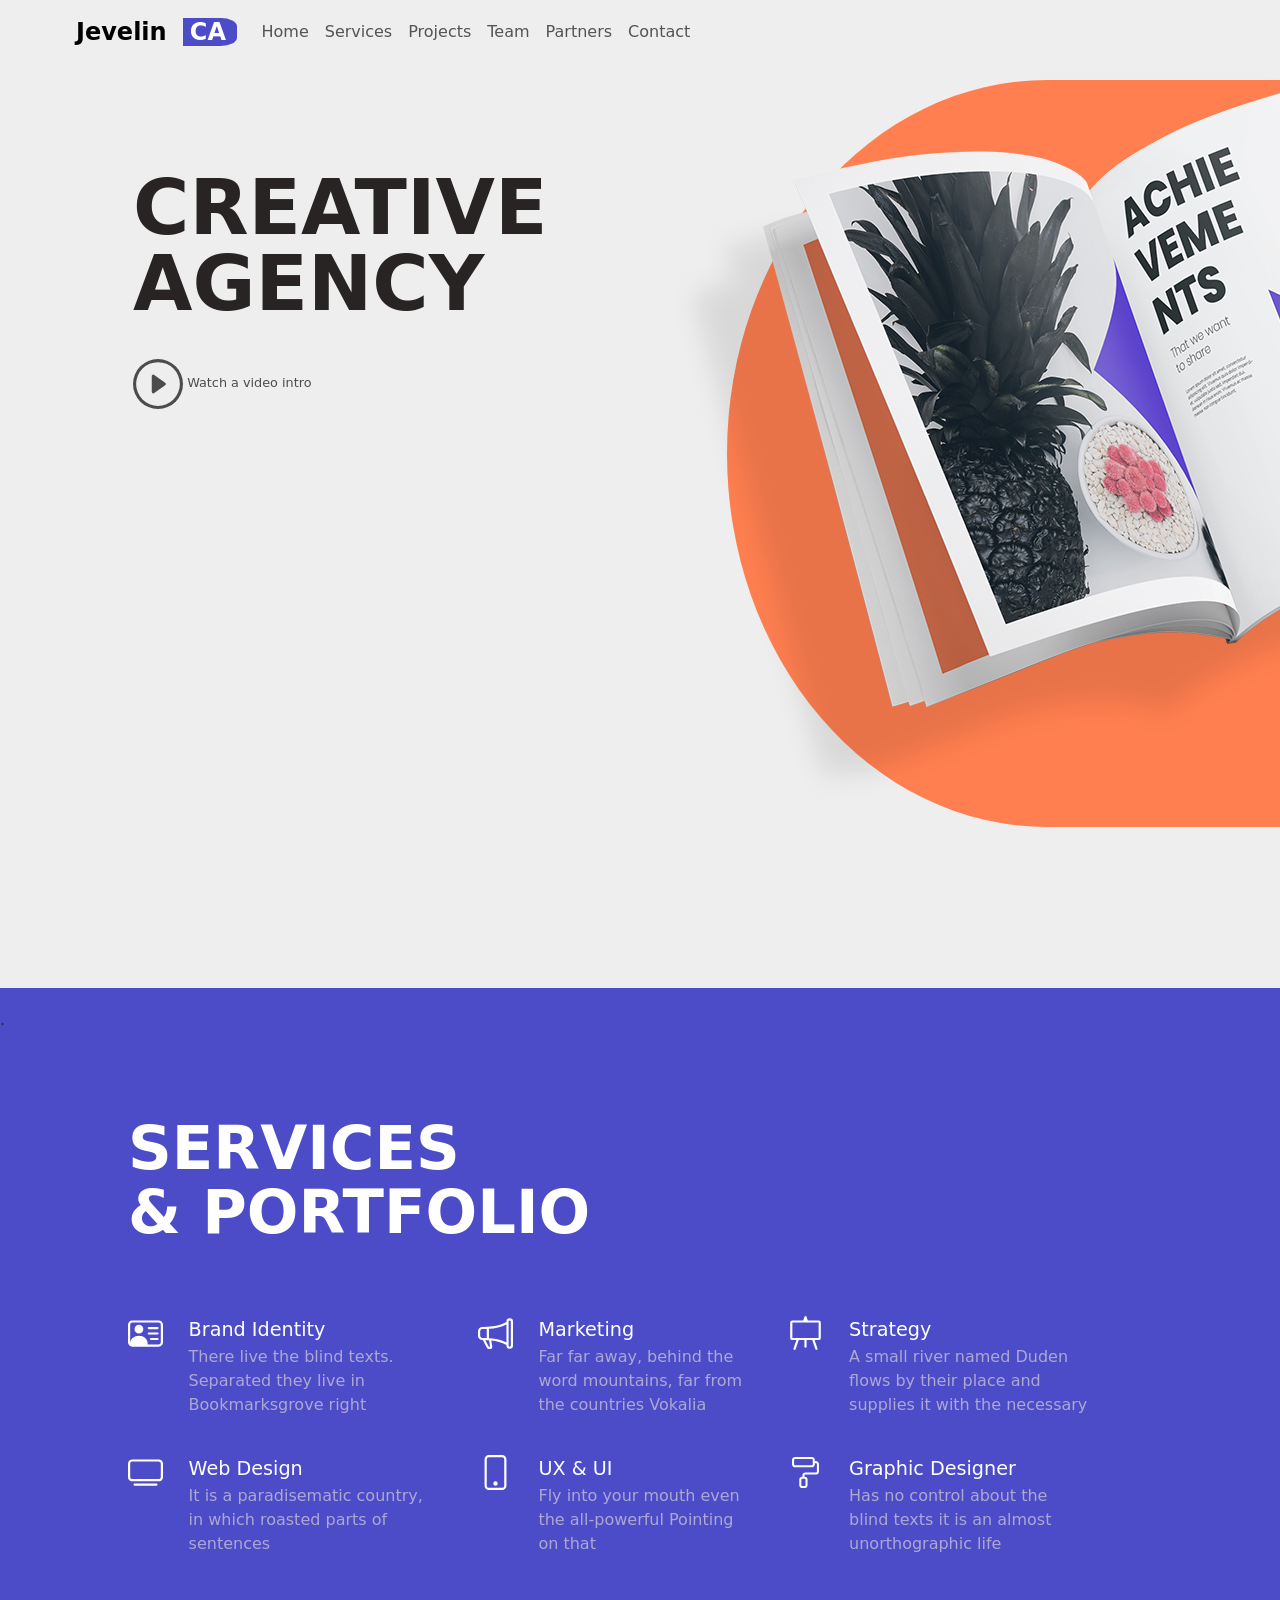
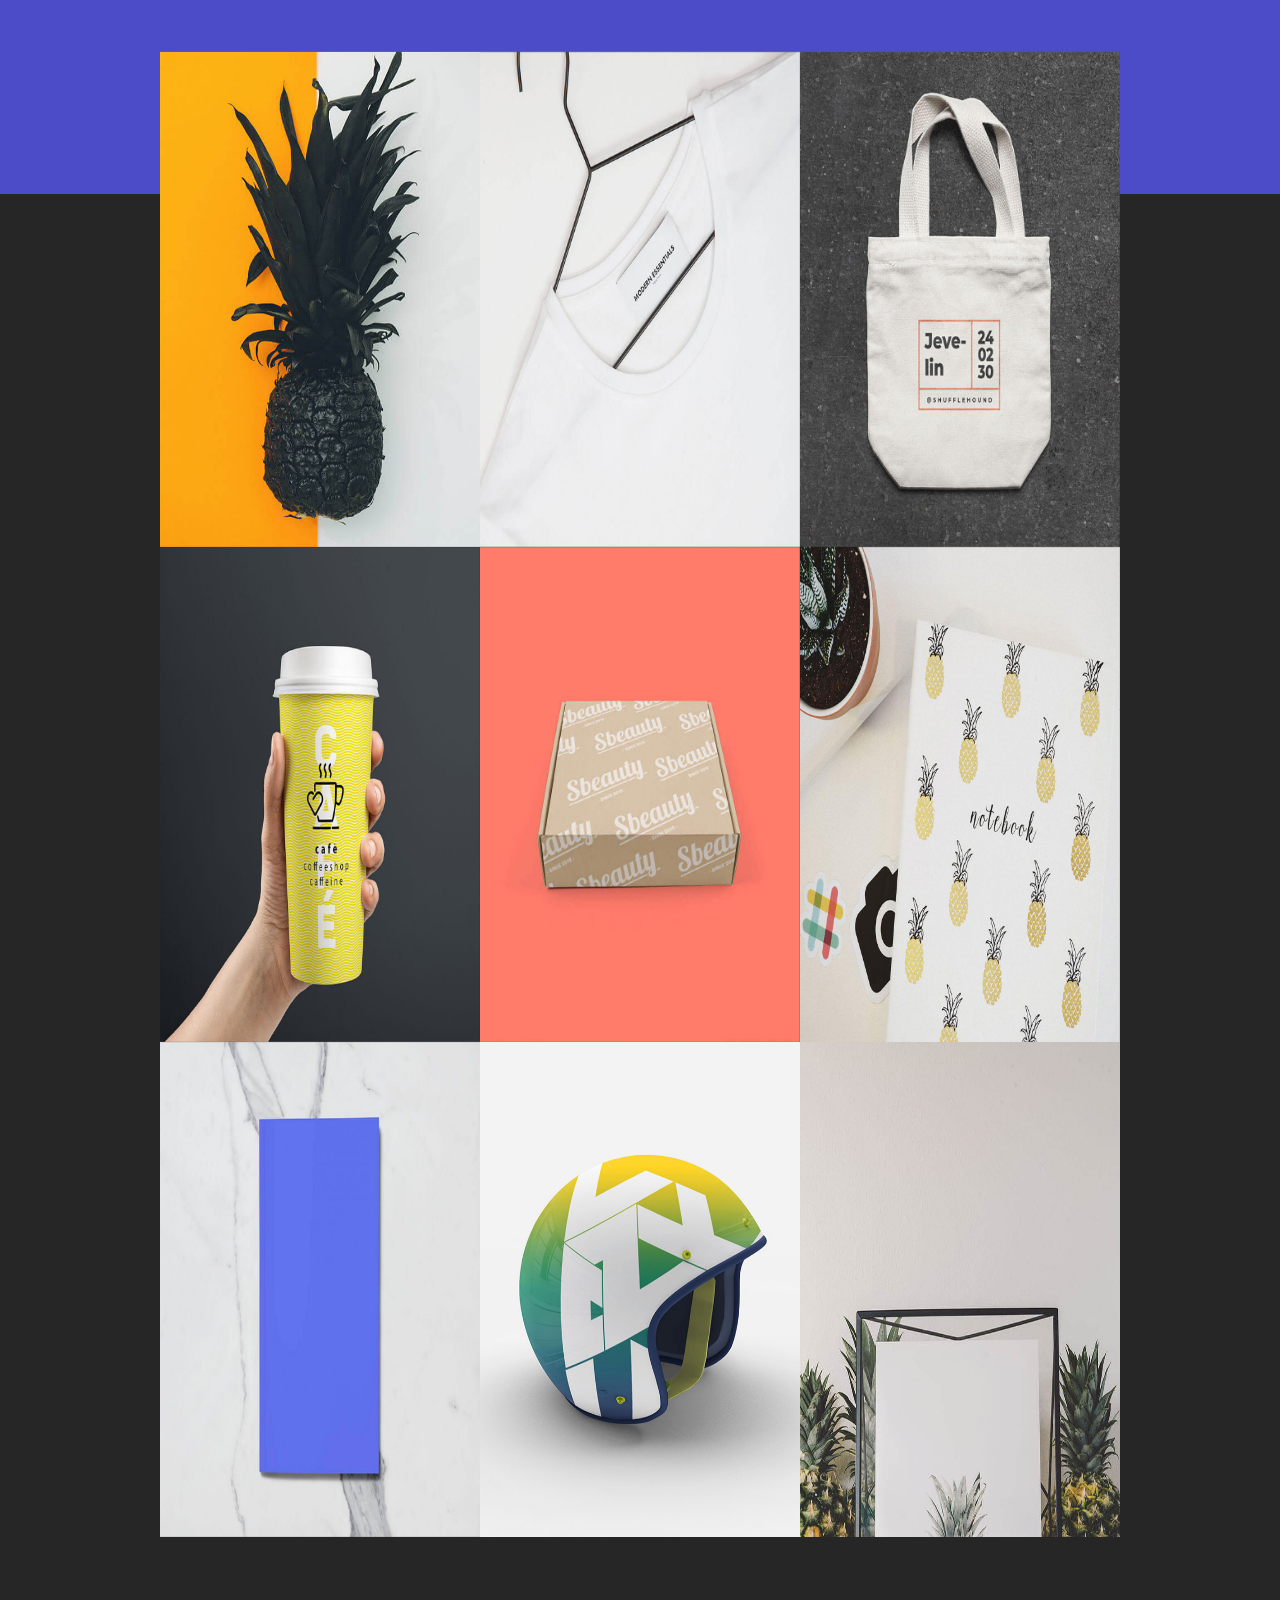
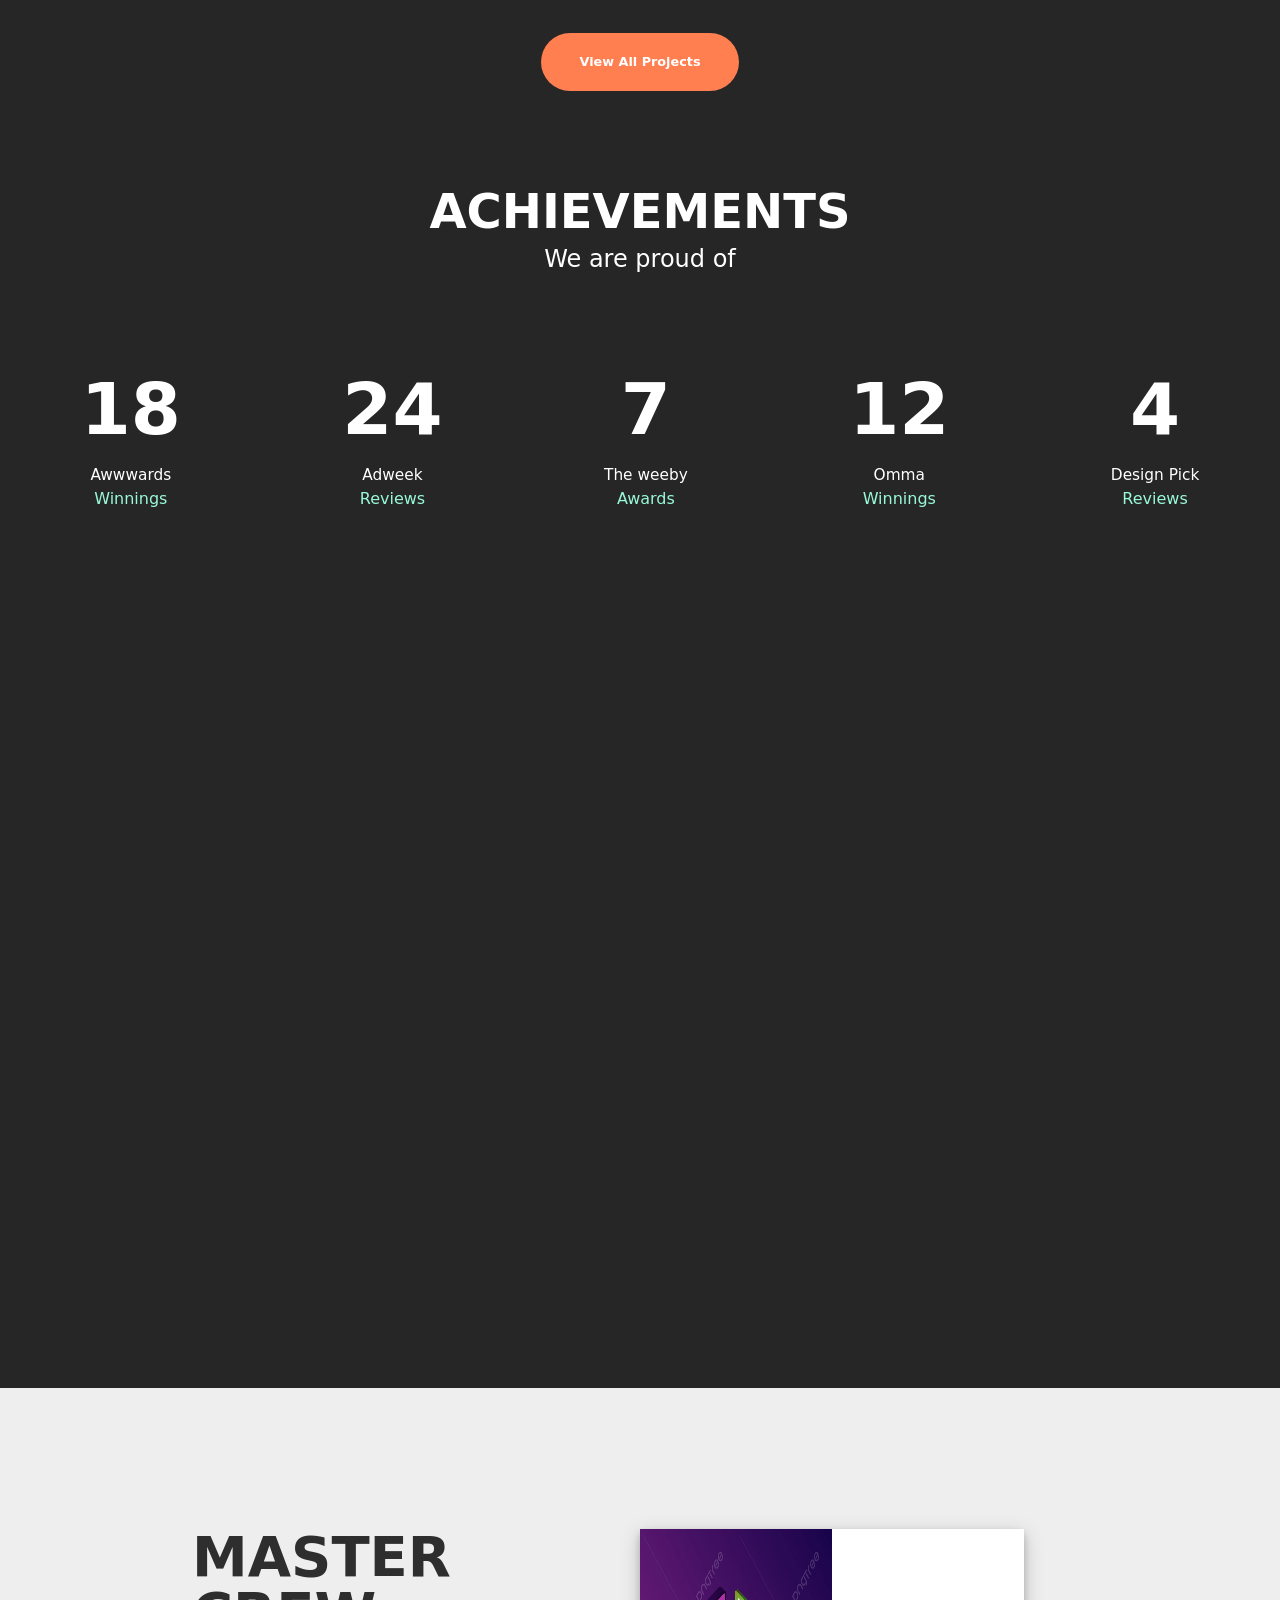
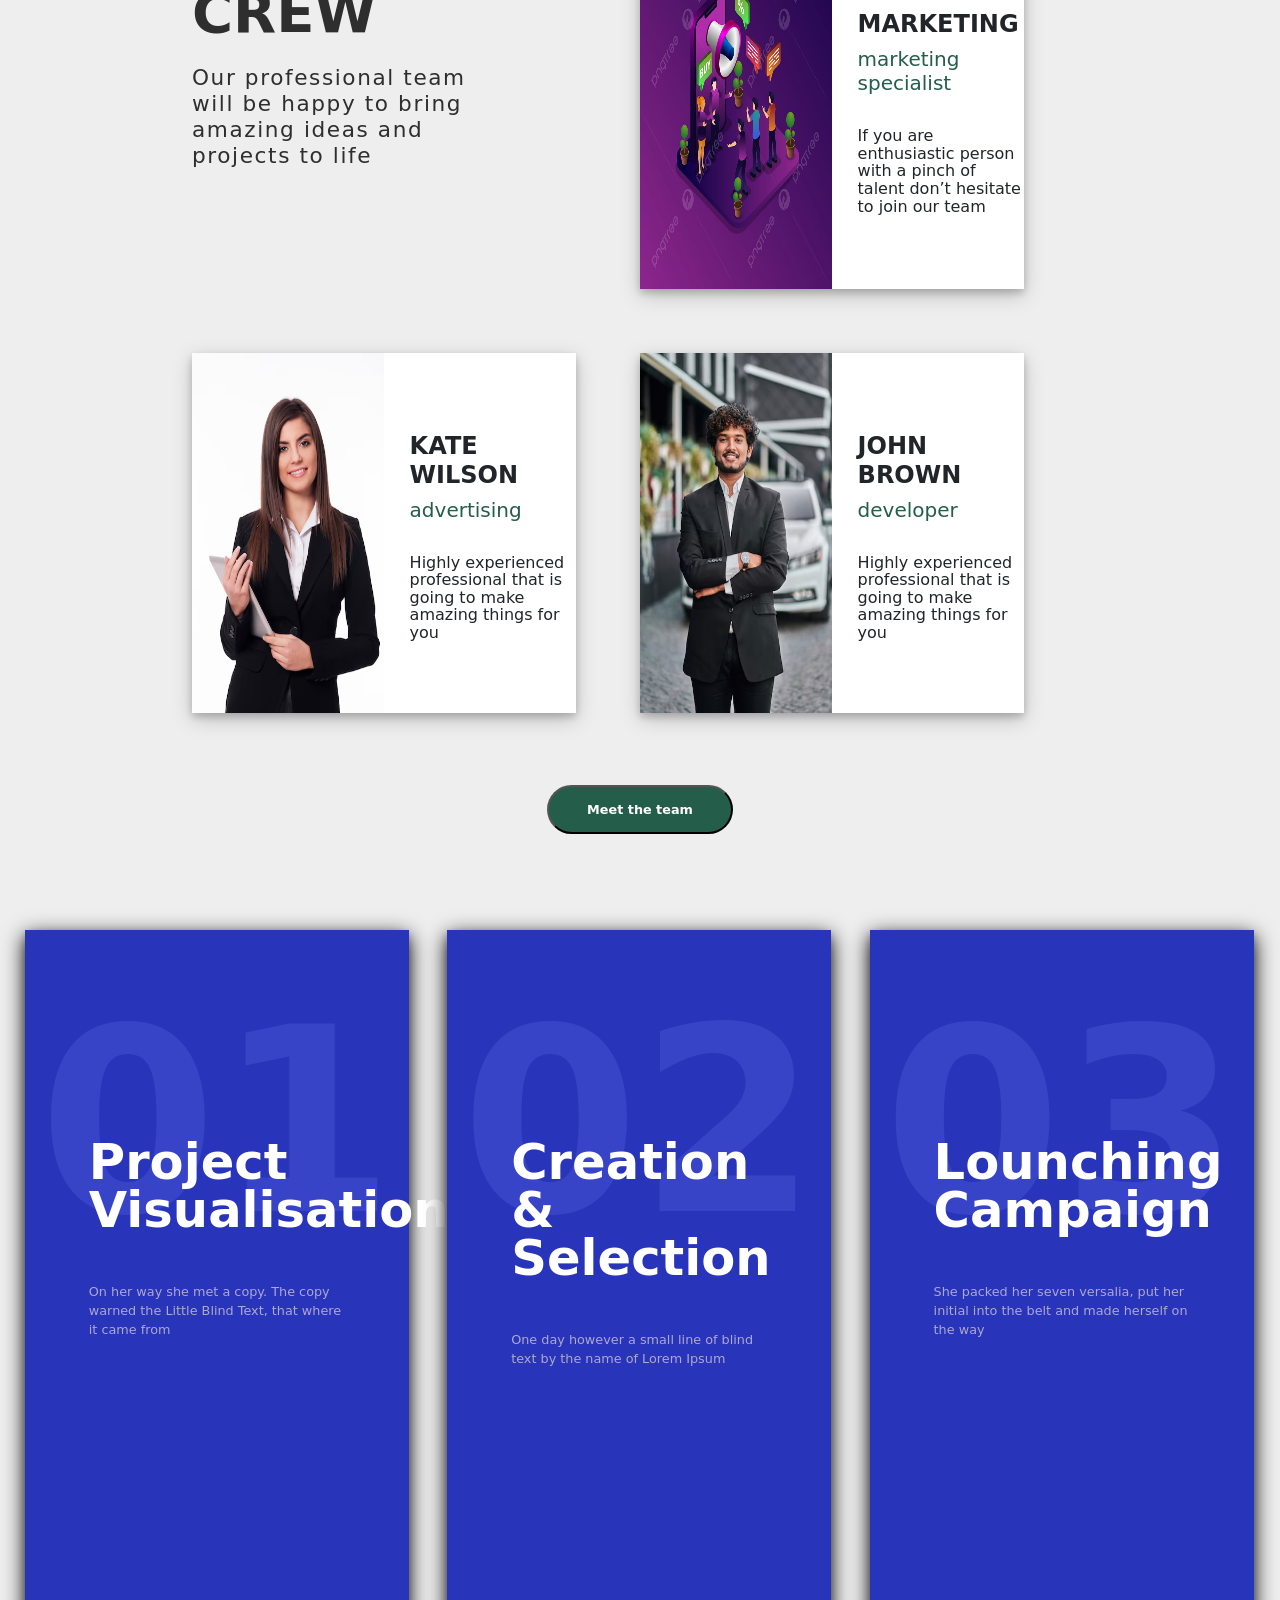
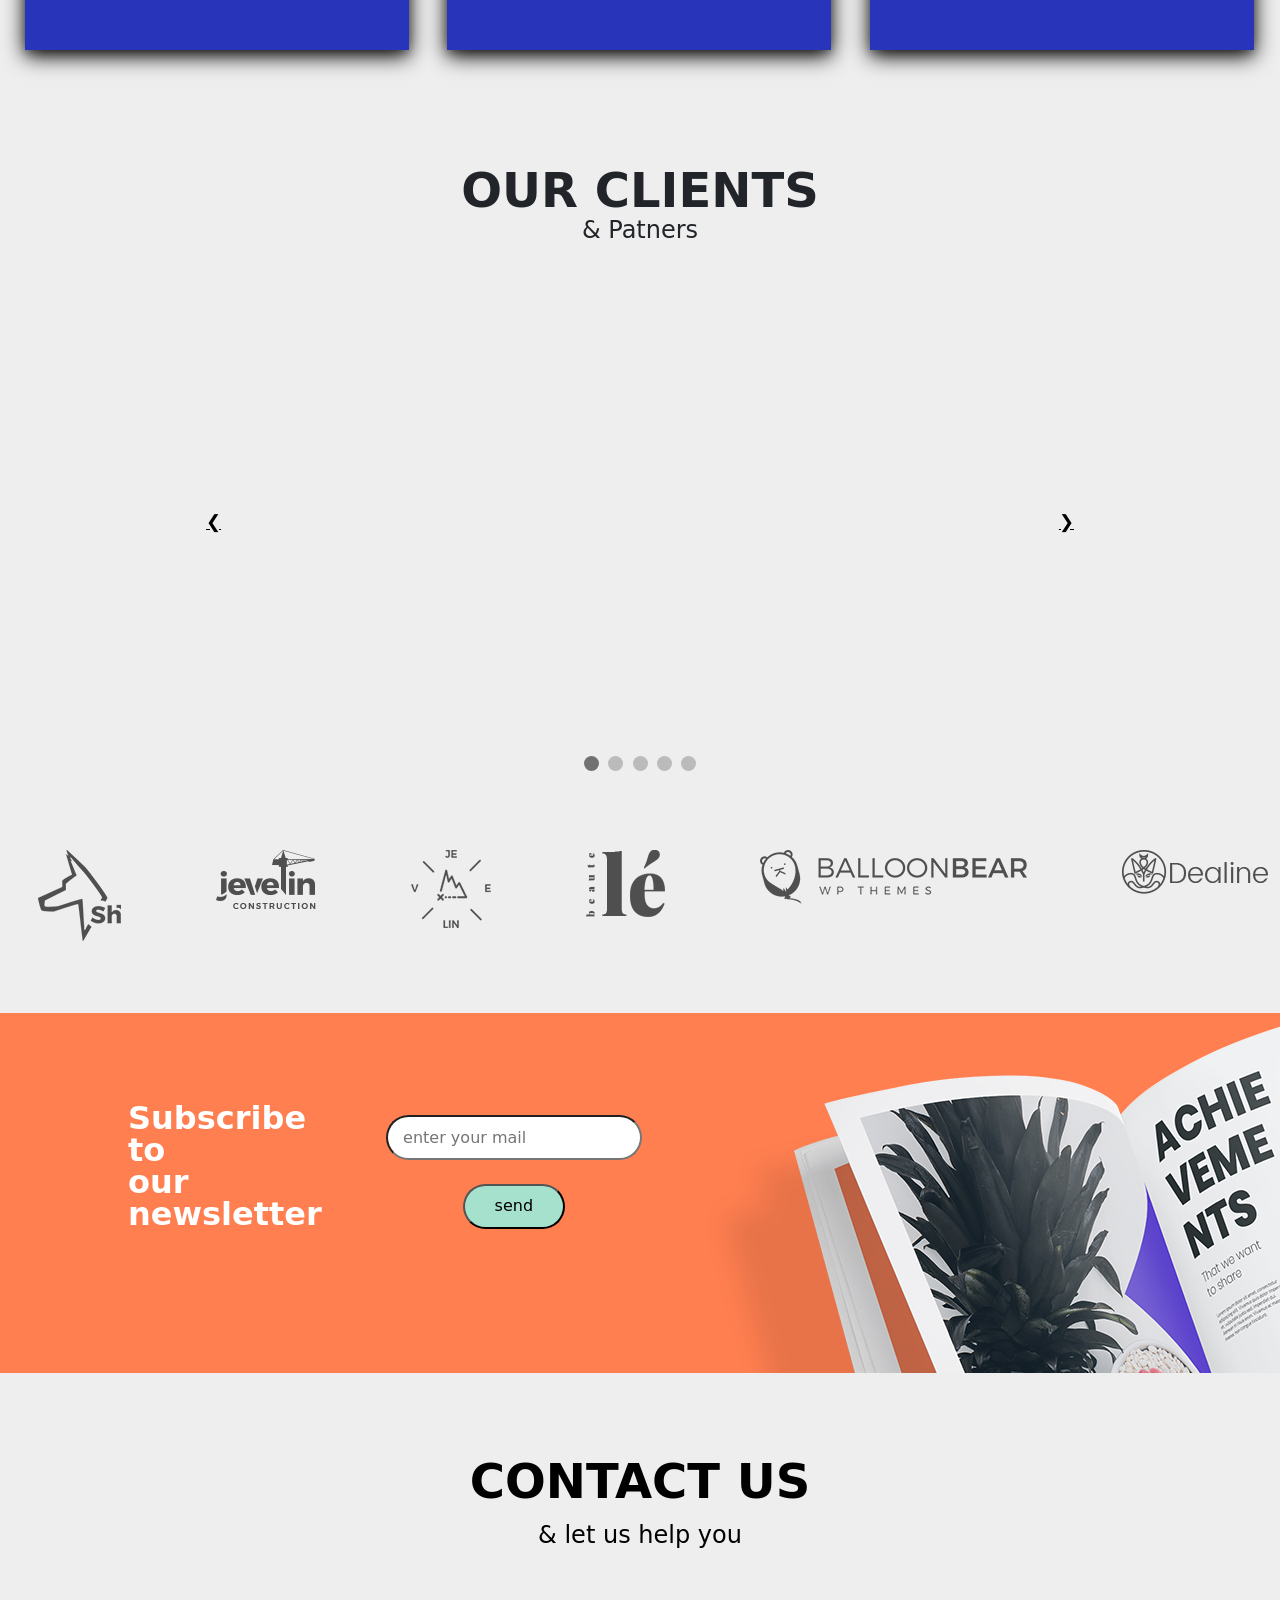
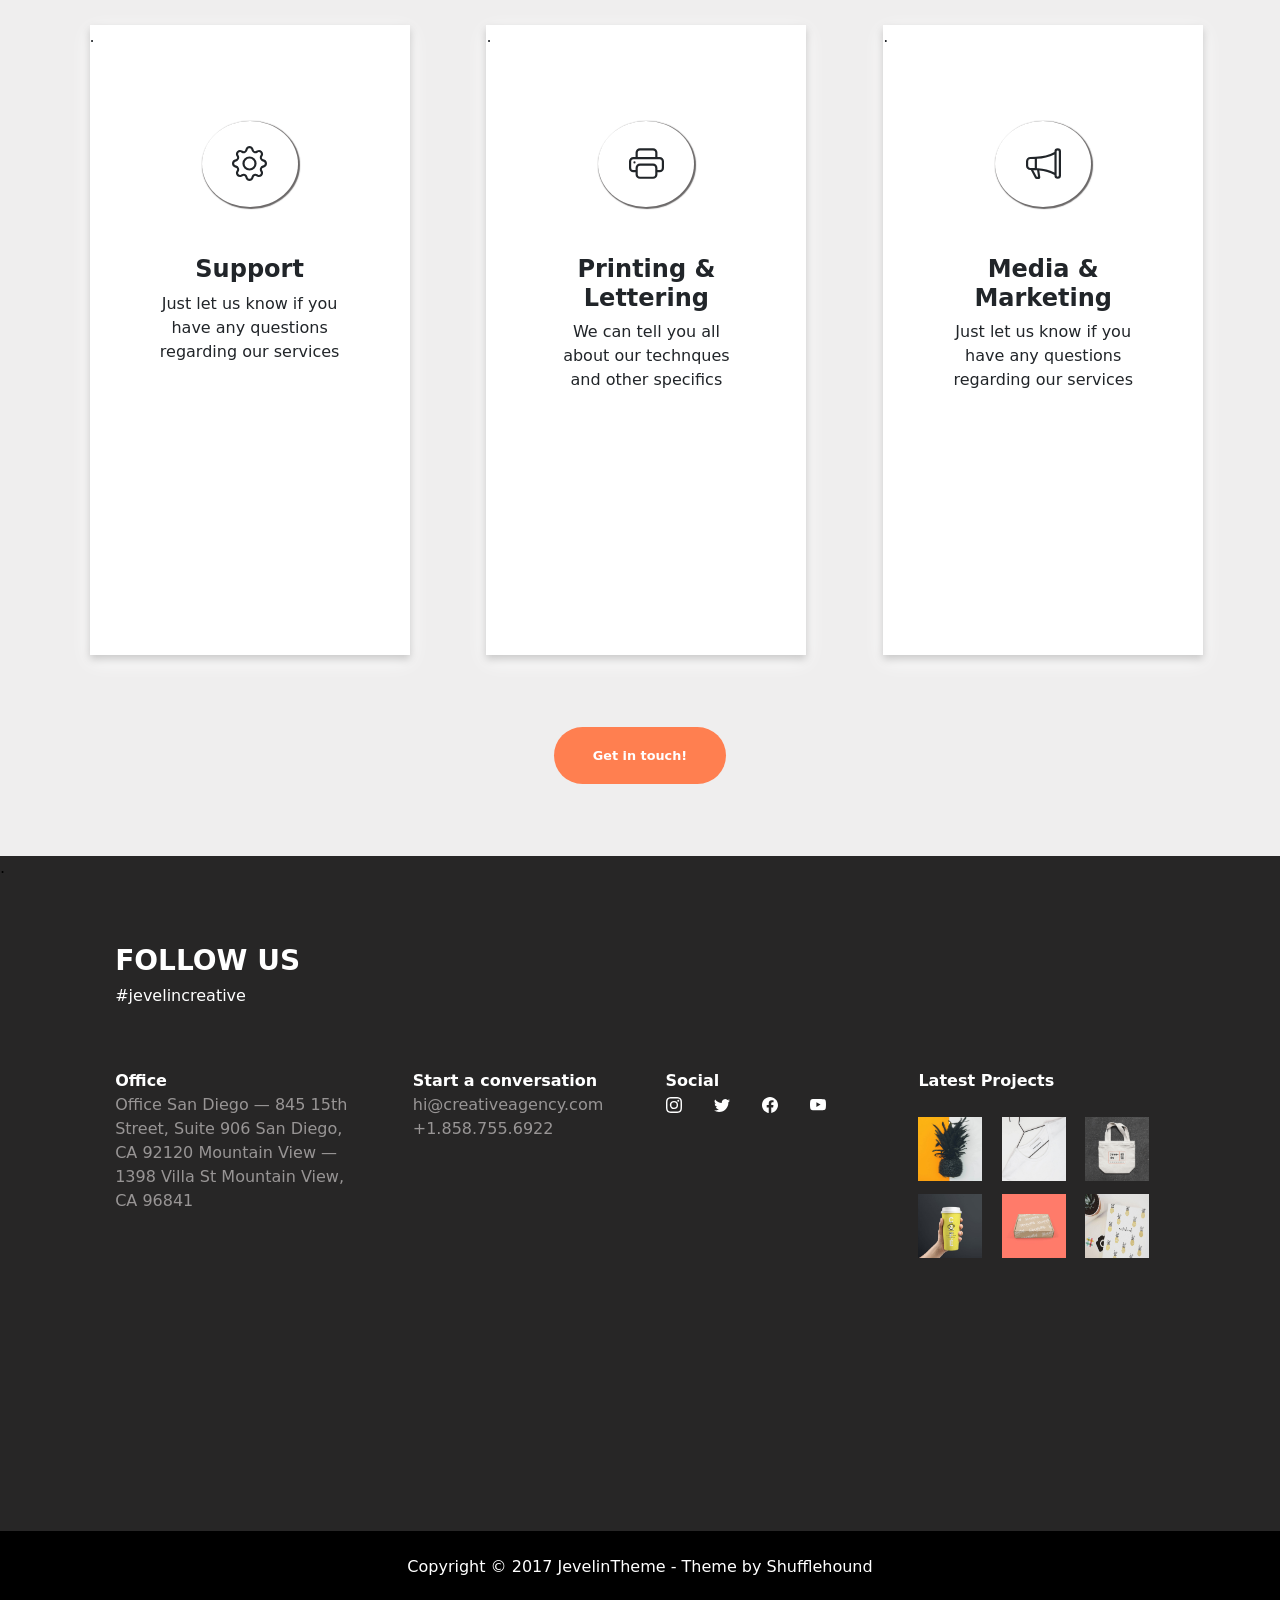
==== index.html @ 8d652389 "project" ====
<!DOCTYPE html>
<html lang="en">
<head>
    <meta charset="UTF-8">
    <meta name="viewport" content="width=device-width, initial-scale=1.0">
    <title>Document</title>
    <link rel="stylesheet" href="https://cdn.jsdelivr.net/npm/bootstrap@5.3.3/dist/css/bootstrap.min.css" integrity="sha384-QWTKZyjpPEjISv5WaRU9OFeRpok6YctnYmDr5pNlyT2bRjXh0JMhjY6hW+ALEwIH" crossorigin="anonymous">
    <link rel="stylesheet" href="creativestyle.css">
    <link
    rel="stylesheet"
    href="https://cdnjs.cloudflare.com/ajax/libs/animate.css/4.1.1/animate.min.css" />
</head>
<body>
    <!--navbar  -->
 
    <nav class="navbar navbar-expand-lg bg-body-tertiary">
        <div class="container-fluid">
          <a class="navbar-brand" href="#">Jevelin &nbsp;<span class="ca">CA</span></a>
          <button class="navbar-toggler" type="button" data-bs-toggle="collapse" data-bs-target="#navbarNavAltMarkup" aria-controls="navbarNavAltMarkup" aria-expanded="false" aria-label="Toggle navigation">
            <span class="navbar-toggler-icon"></span>
          </button>
          <div class="collapse navbar-collapse" id="navbarNavAltMarkup">
            <div class="navbar-nav">
              <!-- <a class="nav-link active" aria-current="page" href="#">Home</a> -->
              <a class="nav-link" href="#home">Home</a>
              <a class="nav-link" href="#services">Services</a>
              <a class="nav-link" href="https://jevelin.shufflehound.com/creative-agency/portfolio/">Projects</a>
              <a class="nav-link" href="https://jevelin.shufflehound.com/creative-agency/team/">Team</a>
              <a class="nav-link" href="#partners">Partners</a>
              <a class="nav-link" href="https://jevelin.shufflehound.com/creative-agency/contacts/">Contact</a>
               </div>
          </div>
        </div>
      </nav>


      <!--title Section  -->
<article id="home">
    <div class="titlesection">.
        <div class="creative">
             <div class="animate__animated animate__slideInLeft">CREATIVE</div>
             <div class="animate__animated animate__slideInRight">AGENCY</div>
             <a href="https://www.youtube.com/watch?v=wQX8_nwylTY" class="video">
             <svg xmlns="http://www.w3.org/2000/svg" width="50" height="50" fill="currentColor" class="bi bi-play-circle firstvideosvg" viewBox="0 0 16 16">
                <path d="M8 15A7 7 0 1 1 8 1a7 7 0 0 1 0 14m0 1A8 8 0 1 0 8 0a8 8 0 0 0 0 16"/>
                <path d="M6.271 5.055a.5.5 0 0 1 .52.038l3.5 2.5a.5.5 0 0 1 0 .814l-3.5 2.5A.5.5 0 0 1 6 10.5v-5a.5.5 0 0 1 .271-.445"/>
              </svg> 
              <span class="watchvideo">Watch a video intro</span>
            </a>
        </div>
       
       <div class="orange">
        <img src="book.png" class="book animate__animated animate__pulse">
       </div>
    </div>

  </article>
  <article id="services">
    <!-- purple -->
<div class="black">
    <div class="purple">
        <div class="services">.
            <div class="servi">SERVICES</div>
            <div class="port">& PORTFOLIO</div>
       </div>
    <br><br><br>
    <div class="allicons">

       <!-- brand identity -->
       <div class="brandidentity">
           <div class="brand">
               <svg xmlns="http://www.w3.org/2000/svg" width="35" height="35" fill="currentColor" class="bi bi-person-vcard" viewBox="0 0 16 16">
                 <path d="M5 8a2 2 0 1 0 0-4 2 2 0 0 0 0 4m4-2.5a.5.5 0 0 1 .5-.5h4a.5.5 0 0 1 0 1h-4a.5.5 0 0 1-.5-.5M9 8a.5.5 0 0 1 .5-.5h4a.5.5 0 0 1 0 1h-4A.5.5 0 0 1 9 8m1 2.5a.5.5 0 0 1 .5-.5h3a.5.5 0 0 1 0 1h-3a.5.5 0 0 1-.5-.5"/>
                 <path d="M2 2a2 2 0 0 0-2 2v8a2 2 0 0 0 2 2h12a2 2 0 0 0 2-2V4a2 2 0 0 0-2-2zM1 4a1 1 0 0 1 1-1h12a1 1 0 0 1 1 1v8a1 1 0 0 1-1 1H8.96q.04-.245.04-.5C9 10.567 7.21 9 5 9c-2.086 0-3.8 1.398-3.984 3.181A1 1 0 0 1 1 12z"/>
               </svg>
           </div>
           <div class="brandtext">
                <div class="identity">Brand Identity</div>
                <div class="identity2">There live the blind texts. Separated they live in Bookmarksgrove right</div>
            </div>
        </div>

         <!-- Marketing -->
       <div class="brandidentity">
        <div class="brand">
            <svg xmlns="http://www.w3.org/2000/svg" width="35" height="35" fill="currentColor" class="bi bi-megaphone" viewBox="0 0 16 16">
                <path d="M13 2.5a1.5 1.5 0 0 1 3 0v11a1.5 1.5 0 0 1-3 0v-.214c-2.162-1.241-4.49-1.843-6.912-2.083l.405 2.712A1 1 0 0 1 5.51 15.1h-.548a1 1 0 0 1-.916-.599l-1.85-3.49-.202-.003A2.014 2.014 0 0 1 0 9V7a2.02 2.02 0 0 1 1.992-2.013 75 75 0 0 0 2.483-.075c3.043-.154 6.148-.849 8.525-2.199zm1 0v11a.5.5 0 0 0 1 0v-11a.5.5 0 0 0-1 0m-1 1.35c-2.344 1.205-5.209 1.842-8 2.033v4.233q.27.015.537.036c2.568.189 5.093.744 7.463 1.993zm-9 6.215v-4.13a95 95 0 0 1-1.992.052A1.02 1.02 0 0 0 1 7v2c0 .55.448 1.002 1.006 1.009A61 61 0 0 1 4 10.065m-.657.975 1.609 3.037.01.024h.548l-.002-.014-.443-2.966a68 68 0 0 0-1.722-.082z"/>
              </svg>
        </div>
        <div class="brandtext">
             <div class="identity">Marketing</div>
             <div class="identity2">Far far away, behind the word mountains, far from the countries Vokalia</div>
         </div>
     </div>

      <!-- strategy-->
      <div class="brandidentity">
        <div class="brand">
            <svg xmlns="http://www.w3.org/2000/svg" width="35" height="35" fill="currentColor" class="bi bi-easel" viewBox="0 0 16 16">
                <path d="M8 0a.5.5 0 0 1 .473.337L9.046 2H14a1 1 0 0 1 1 1v7a1 1 0 0 1-1 1h-1.85l1.323 3.837a.5.5 0 1 1-.946.326L11.092 11H8.5v3a.5.5 0 0 1-1 0v-3H4.908l-1.435 4.163a.5.5 0 1 1-.946-.326L3.85 11H2a1 1 0 0 1-1-1V3a1 1 0 0 1 1-1h4.954L7.527.337A.5.5 0 0 1 8 0M2 3v7h12V3z"/>
              </svg>
        </div>
        <div class="brandtext">
             <div class="identity">Strategy</div>
             <div class="identity2">A small river named Duden flows by their place and supplies it with the necessary</div>
         </div>
     </div>

      <!-- web design-->
      <div class="brandidentity">
        <div class="brand">
            <svg xmlns="http://www.w3.org/2000/svg" width="35" height="35" fill="currentColor" class="bi bi-tv" viewBox="0 0 16 16">
                <path d="M2.5 13.5A.5.5 0 0 1 3 13h10a.5.5 0 0 1 0 1H3a.5.5 0 0 1-.5-.5M13.991 3l.024.001a1.5 1.5 0 0 1 .538.143.76.76 0 0 1 .302.254c.067.1.145.277.145.602v5.991l-.001.024a1.5 1.5 0 0 1-.143.538.76.76 0 0 1-.254.302c-.1.067-.277.145-.602.145H2.009l-.024-.001a1.5 1.5 0 0 1-.538-.143.76.76 0 0 1-.302-.254C1.078 10.502 1 10.325 1 10V4.009l.001-.024a1.5 1.5 0 0 1 .143-.538.76.76 0 0 1 .254-.302C1.498 3.078 1.675 3 2 3zM14 2H2C0 2 0 4 0 4v6c0 2 2 2 2 2h12c2 0 2-2 2-2V4c0-2-2-2-2-2"/>
              </svg>
        </div>
        <div class="brandtext">
             <div class="identity">Web Design</div>
             <div class="identity2">It is a paradisematic country, in which roasted parts of sentences</div>
         </div>
     </div>


     <!-- UI & UX-->
     <div class="brandidentity">
        <div class="brand">
            <svg xmlns="http://www.w3.org/2000/svg" width="35" height="35" fill="currentColor" class="bi bi-phone" viewBox="0 0 16 16">
                <path d="M11 1a1 1 0 0 1 1 1v12a1 1 0 0 1-1 1H5a1 1 0 0 1-1-1V2a1 1 0 0 1 1-1zM5 0a2 2 0 0 0-2 2v12a2 2 0 0 0 2 2h6a2 2 0 0 0 2-2V2a2 2 0 0 0-2-2z"/>
                <path d="M8 14a1 1 0 1 0 0-2 1 1 0 0 0 0 2"/>
              </svg>
        </div>
        <div class="brandtext">
             <div class="identity">UX & UI</div>
             <div class="identity2">Fly into your mouth even the all-powerful Pointing on that </div>
         </div>
     </div>

    

     <!-- graphic designer-->
     <div class="brandidentity">
        <div class="brand">
            <svg id="Layer_1" viewBox="0 0 36 36" xmlns="http://www.w3.org/2000/svg" data-name="Layer 1" width="35">
               <path d="m30.93 7.2a3.22 3.22 0 0 0 -2.26-.94h-1.07v-1.06a3.18 3.18 0 0 0 -.94-2.26 3.22 3.22 0 0 0 -2.26-.94h-17.07a3.22 3.22 0 0 0 -2.26.94 3.18 3.18 0 0 0 -.94 2.26v4.27a3.18 3.18 0 0 0 .94 2.26 3.22 3.22 0 0 0 2.26.94h17.07a3.22 3.22 0 0 0 2.26-.94 3.18 3.18 0 0 0 .94-2.26v-1.07h1.07a1.07 1.07 0 0 1 1.07 1.07v7.47a1.07 1.07 0 0 1 -1.07 1.06h-10.67a3.2 3.2 0 0 0 -3.2 3.2v1.07a3.2 3.2 0 0 0 -3.2 3.2v5.33a3.2 3.2 0 0 0 3.2 3.2h2.13a3.2 3.2 0 0 0 3.2-3.2v-5.33a3.2 3.2 0 0 0 -3.2-3.2v-1.07a1.07 1.07 0 0 1 1.07-1.07h10.67a3.22 3.22 0 0 0 2.26-.94 3.18 3.18 0 0 0 .94-2.26v-7.46a3.18 3.18 0 0 0 -.94-2.27zm-5.46 2.27a1.07 1.07 0 0 1 -1.07 1.07h-17.07a1.07 1.07 0 0 1 -1.06-1.07v-4.27a1.07 1.07 0 0 1 1.06-1.07h17.07a1.07 1.07 0 0 1 1.07 1.07zm-7.47 16v5.33a1.07 1.07 0 0 1 -1.07 1.07h-2.13a1.07 1.07 0 0 1 -1.07-1.07v-5.33a1.07 1.07 0 0 1 1.07-1.07h2.13a1.07 1.07 0 0 1 1.07 1.07z" fill="#000000" style="fill: rgb(252, 252, 252);"></path>
            </svg>
        </div>
        <div class="brandtext">
             <div class="identity">Graphic Designer</div>
             <div class="identity2">Has no control about the blind texts it is an almost unorthographic life</div>
         </div>
     </div>
    </div> 
     
<br><br><br><br>
    <div class="allimages">
        <img src="img1.jpg" class="img1 animate__animated animate__fadeInUp " >
        <img src="img2.jpg" class="img1 animate__animated animate__fadeInUp" >
        <img src="img3.jpg" class="img1 animate__animated animate__fadeInUp">
        <img src="img4.jpg" class="img1 animate__animated animate__fadeInUp animate__animated animate__pulse">
        <img src="img5.jpg" class="img1 animate__animated animate__fadeInUp animate__animated animate__pulse">
        <img src="img6.jpg" class="img1 animate__animated animate__fadeInUp animate__animated animate__pulse">
        <img src="img7.jpg" class="img1 animate__animated animate__fadeInUp">
        <img src="img8.jpg" class="img1 animate__animated animate__fadeInUp">
        <img src="img9.jpg" class="img1 imgp animate__animated animate__fadeInUp">
    </div>
     

    <br><br><br><br>
    <center>
    <button class="viewbutton">View All Projects</button>
    <br><br><br><br><br>
    <div class="achieve">
         <div class="achi">ACHIEVEMENTS</div>
          <div class="we">We are proud of</div>
    </div>
 </center>
    <br><br><br>
<div class="flexible">
        
      <div class="innertext">
        <center>
          <div class="innernumbers">  18</div>
          <div class="heightfixing">
             <div class="smalltext">Awwwards</div>
             <div class="greentext">Winnings</div>
         </div>
         </center>
      </div>


      <div class="innertext">
        <center>
        <div class="innernumbers">  24</div>
        <div class="heightfixing">
           <div class="smalltext">Adweek</div>
          <div class="greentext">Reviews</div>
        </div>
        </center>
       </div>


    <div class="innertext"> 
      <center>
      <div class="innernumbers"> 7</div>
      <div class="heightfixing">
        <div class="smalltext">The weeby</div>
        <div class="greentext">Awards</div>
      </div>
      </center>
    </div>
    <div class="innertext">
      <center>
      <div class="innernumbers">  12</div>
      <div class="heightfixing">
          <div class="smalltext">Omma</div>
          <div class="greentext">Winnings</div>
      </div>
      </center>
     </div>
  
    <div class="innertext">
      <center ><span class="centering">
        <div class="innernumbers">  4</div>
        <div class="heightfixing">
           <div class="smalltext">Design Pick </div>
           <div class="greentext">Reviews</div>
       </div>
      </center>
    </span>
    </div>
 
  </div>





    
    <!-- black & purple closing tags -->
    </div>
</div>
</article>
<!-- master  andcard-->
<div class="mastercard">
  <div class="mc animate__animated animate__slideInLeft">
    <div class="master">MASTER
           <div>CREW</div>
    </div>
    <br>
    <div class="contvalue">Our professional team will be
        happy to bring amazing ideas
        and projects to life
    </div>
</div>
     <!-- marketing -->
    <div class="permit animate__animated animate__slideInRight">
     <div class="carddirty problem">
      <div class="laptop">
      <img src="marketing.jpg" alt="Avatar" class="imglap">
      </div>
      <div class="random"><br>
        <h4><b>MARKETING </b></h4> 
        <h5 style="color:rgb(36, 94, 74)">marketing specialist</h5>
        <br>
        <p class="none"> If you are enthusiastic person with a pinch of talent don’t hesitate to join our team
      </p>
      </div>
    </div>
  </div>





















</div><!-- master card div  closed  -->
 <div class="humancard">
<!-- female card -->
 
<div class="carddirty animate__animated animate__slideInLeft">
    <div class="laptop">
    <img src="female.avif" alt="Avatar" class="imglap">
    </div>
    <div class="random"><br>
      <h4><b>KATE WILSON </b></h4> 
      <h5 style="color:rgb(36, 94, 74)">advertising</h5>
      <br>
      <p class="none"> Highly experienced professional that is going to make amazing things for you

    </p>
    </div>
  </div>
 
<!-- male card -->
  <div class="carddirty  animate__animated animate__slideInRight">
    <div class="laptop">
    <img src="male.avif" alt="Avatar" class="imglap">
    </div>
    <div class="random"><br>
      <h4><b>JOHN BROWN </b></h4> 
      <h5 style="color:rgb(36, 94, 74)">developer</h5>
      <br>
      <p class="none">  Highly experienced professional that is going to make amazing things for you
    </p>
    </div>
  </div>

</div>   

<br><br><br>
<center>
<button class="meetbutton">Meet the team</button>
</center>


<!-- rgb(67, 67, 195) -->

<br><br><br><br>

<div class="bluecard">

<div class="container">
  <div class="one">01</div>
    <div class="content"><br>
       <div class="project"><br><br>
             <div><b>Project</b></div>
             <div> <b>Visualisation<br><br></b></div>
        </div>
    <div>
         <p class="projecttext">On her way she met a copy. The copy warned the Little Blind Text, that where it came from</p>
    </div>
  </div>
</div>



<div class="container">
  <div class="one two">02</div>
    <div class="content"><br>
       <div class="project"><br><br>
             <div><b>Creation</b></div>
             <div> <b>& Selection<br><br></b></div>
        </div>
    <div>
         <p class="projecttext">One day however a small line of blind text by the name of Lorem Ipsum</p>
    </div>
  </div>
</div>


<div class="container">
  <div class="one">03</div>
    <div class="content"><br>
       <div class="project"><br><br>
             <div><b>Lounching</b></div>
             <div> <b>Campaign<br><br></b></div>
        </div>
    <div>
         <p class="projecttext">She packed her seven versalia, put her initial into the belt and made herself on the way</p>
    </div>
  </div>
</div>
</div>

<!-- cards completed -->
 <br><br><br><br><br>
 <article id="partners">
<center>
  <div class="ourclients">
<div class="clients animate__animated animate__fadeInUp">OUR CLIENTS</div>
<div class="partners animate__animated animate__fadeInUp">& Patners</div>
</div>
</center>

<br><br>

<!-- icon card started -->
<div class="slideshow-container animate__animated animate__fadeInUp">

  <div class="mySlides fade" >
    <div class="numbertext">1 / 5</div>
               <!-- imag1 -->
                <center>
           <div class="white"><center>
            <br><br><br>
           <div class="card mb-3" style="max-width: 300px;">
             <div class="row g-0">
               <div class="col-md-4">
                <center><img src="iconimg1.png" class="img-fluid rounded-start jevelin1" alt="..."></center> 
               </div>
               <div class="col-md-8">
                 <div class="card-body" style="background-color: aquamarine;" width="100vw">
                   <center>
                    <h5 class="card-title">Jevelin </h5>
                   <p class="card-text">wordpress Theme</p>
                  </center>
                </div>
               </div>
             </div>
           </div>
           <br><br>
           <div class="whitetext">
           When, While the lovely valley teems with vapour around me, and the meridian sun striks the upper surfaces of the impentrable foliage of my trees,
          </div>
          </div>
        </center>
      </center>
   
  </div>
  
  <div class="mySlides fade">
    <div class="numbertext">2 / 5</div>
    <div>
      <center>
      <div class="white"><center>
        <br><br><br>
      <div class="card mb-3" style="max-width: 300px;">
        <div class="row g-0">
          <div class="col-md-4">
           <center><img src="iconimg2.png" class="img-fluid rounded-start jevelin2" alt="..."></center>
          </div>
         
          <div class="col-md-8">
            <div class="card-body" style="background-color: aquamarine;" width="100vw">
              <h5 class="card-title">Jevelin</h5>
              <p class="card-text">Construction Comapny</p>
             </div>
          </div>
     
        </div>
      </div>
      <br><br>
      <div class="whitetext">
      And grow familiar with the countless indescribable forms of the insects and files, then i feel the presence of the Almighty, who formed us in his own image, and the breath
      </div>
      </div>
     </div>
    </center>
    </center>
    
  </div>
  
  <div class="mySlides fade">
    <div class="numbertext">3 / 5</div>
                 <!-- image3 -->
            <center>
           <div class="white"><center>
            <br><br><br>
          <div class="card mb-3" style="max-width: 300px;">
            <div class="row g-0">
              <div class="col-md-4">
               
               <center> <img src="iconimg3.png" class="img-fluid rounded-start jevelin3" alt="..." ></center>
              </div>
           
              <div class="col-md-8">
                <div class="card-body" style="background-color: aquamarine;" width="100vw">
                  <h5 class="card-title">Jevelin </h5>
                  <p class="card-text">wordpress Theme</p>
                 </div>
              </div>
    
            </div>
          </div>
          <br><br>
          <div class="whitetext">
         A wonderful serenity has taken possession of my entire soul, like these sweet morings of spring which i enjoy with  my whole heart. Iam the alone, and feel the charm of existence in this spot, which was created for the bliss of souls like mine,
          </div>
          </div>
          </center>
        </center>
    
  </div>

  <div class="mySlides fade">
    <div class="numbertext">4 / 5</div>
                
            <!-- image4 -->
          <center>
            <div class="white"><center>
              <br><br><br>
            <div class="card mb-3" style="max-width: 300px;">
              <div class="row g-0">
                <div class="col-md-4">
                 
               <center> <img src="iconimg4.png" class="img-fluid rounded-start jevelin4" alt="..."></center>
                </div>
      
                <div class="col-md-8">
                  <div class="card-body" style="background-color: aquamarine;" width="100vw">
                    <h5 class="card-title">Lebeaute </h5>
                    <p class="card-text">Cosmetic Company</p>
                   </div>
                </div>

              </div>
            </div>
            <br><br>
            <div class="whitetext">
            Iam so happy, my dear friend, so absorbed in the exquisite sense of mere tranquil existence, that i neglect my talents. I should be incapable of drawing a single stoke at the present monent; and yet i feel that i never was a greater artist than now.
            </div>
            </div>
          </center>
        </center>    
    
  </div>
  <div class="mySlides fade">
    <div class="numbertext">5 / 5</div>
    <center>
    <div class="white"><center>
      <br><br><br>
    <div class="card mb-3" style="max-width: 300px;">
      <div class="row g-0">
        <div class="col-md-4">
         <center><img src="iconimg5.png" class="img-fluid rounded-start jevelin5" alt="..."></center>
        </div>
  
        <div class="col-md-8">
          <div class="card-body" style="background-color: aquamarine;" width="100vw">
            <h5 class="card-title">Ballonbear </h5>
            <p class="card-text">Imaginary Theme</p>
           </div>
        </div>

      </div>
      </div>
      <br><br>
      <div class="whitetext">
                I throw myself down among the tall grass by tricking stream; and, as Ilie close to the earth, athousand unknown plants are noticed by me:when I hear the buzz of the little world among the stalks.
      </div>
    </div>             
      </center>     
  </center>  
              
    
  </div>
  
  <a class="prev" onclick="plusSlides(-1)" style="color:black">❮</a>
  <a class="next" onclick="plusSlides(1)"  style="color:black">❯</a>
  
  </div>
  <br>
  
  <div style="text-align:center">
    <span class="dot" onclick="currentSlide(1)" ></span> 
    <span class="dot" onclick="currentSlide(2)"></span> 
    <span class="dot" onclick="currentSlide(3)"></span>
    <span class="dot" onclick="currentSlide(4)"></span>
    <span class="dot" onclick="currentSlide(5)"></span> 
  </div>
  
  <script>
  let slideIndex = 1;
  showSlides(slideIndex);
  
  function plusSlides(n) {
    showSlides(slideIndex += n);
  }
  
  function currentSlide(n) {
    showSlides(slideIndex = n);
  }
  
  function showSlides(n) {
    let i;
    let slides = document.getElementsByClassName("mySlides");
    let dots = document.getElementsByClassName("dot");
    if (n > slides.length) {slideIndex = 1}    
    if (n < 1) {slideIndex = slides.length}
    for (i = 0; i < slides.length; i++) {
      slides[i].style.display = "none";  
    }
    for (i = 0; i < dots.length; i++) {
      dots[i].className = dots[i].className.replace(" active", "");
    }
    slides[slideIndex-1].style.display = "block";  
    dots[slideIndex-1].className += " active";
  }
  </script>

<br><br><br>

<!-- icon card div  closed-->


<div class="horseallicons">
  <img src="iconimg1.png" alt="">
  <img src="iconimg2.png" alt="">
  <img src="iconimg3.png" alt="">
  <img src="iconimg4.png" alt="" class="horsehiding">
  <img src="iconimg5.png" alt="" class="horsehiding">
  <img src="iconimg6.png" alt="" class="horsehiding">
</div>
<br><br><br>
</article>
<div class="narrowbar">
  <div class="onlytext">
    <div class="subscribe">
      <div >Subscribe to</div>
      <div>our newsletter</div>
    </div>
    <div class="emailbutton">
         <input type="mail" class="mail" placeholder="&nbsp; &nbsp;enter your mail"><br><br>
         <center><button class="send">send</button></center>
    </div>
    <div class="bookimage">
      <img src="book.png" alt="">
    </div>
  </div>
</div>

<br><br><br>
     <center>
       <div class="achive animate__animated animate__fadeInUp">
        <div class="achi"  style="color:black">CONTACT US</div>
        <div class="we"  style="color:black">& let us help you</div>
        </div>
      </center>
 <br><br><br>


 <div class="lastcards animate__animated animate__fadeInUp">
  <!-- settings icon -->
  <div class="lastbox">.
         <center>
      <div class="settings">
        <svg xmlns="http://www.w3.org/2000/svg" width="35" height="35" fill="currentColor" class="bi bi-gear" viewBox="0 0 16 16">
          <path d="M8 4.754a3.246 3.246 0 1 0 0 6.492 3.246 3.246 0 0 0 0-6.492M5.754 8a2.246 2.246 0 1 1 4.492 0 2.246 2.246 0 0 1-4.492 0"/>
          <path d="M9.796 1.343c-.527-1.79-3.065-1.79-3.592 0l-.094.319a.873.873 0 0 1-1.255.52l-.292-.16c-1.64-.892-3.433.902-2.54 2.541l.159.292a.873.873 0 0 1-.52 1.255l-.319.094c-1.79.527-1.79 3.065 0 3.592l.319.094a.873.873 0 0 1 .52 1.255l-.16.292c-.892 1.64.901 3.434 2.541 2.54l.292-.159a.873.873 0 0 1 1.255.52l.094.319c.527 1.79 3.065 1.79 3.592 0l.094-.319a.873.873 0 0 1 1.255-.52l.292.16c1.64.893 3.434-.902 2.54-2.541l-.159-.292a.873.873 0 0 1 .52-1.255l.319-.094c1.79-.527 1.79-3.065 0-3.592l-.319-.094a.873.873 0 0 1-.52-1.255l.16-.292c.893-1.64-.902-3.433-2.541-2.54l-.292.159a.873.873 0 0 1-1.255-.52zm-2.633.283c.246-.835 1.428-.835 1.674 0l.094.319a1.873 1.873 0 0 0 2.693 1.115l.291-.16c.764-.415 1.6.42 1.184 1.185l-.159.292a1.873 1.873 0 0 0 1.116 2.692l.318.094c.835.246.835 1.428 0 1.674l-.319.094a1.873 1.873 0 0 0-1.115 2.693l.16.291c.415.764-.42 1.6-1.185 1.184l-.291-.159a1.873 1.873 0 0 0-2.693 1.116l-.094.318c-.246.835-1.428.835-1.674 0l-.094-.319a1.873 1.873 0 0 0-2.692-1.115l-.292.16c-.764.415-1.6-.42-1.184-1.185l.159-.291A1.873 1.873 0 0 0 1.945 8.93l-.319-.094c-.835-.246-.835-1.428 0-1.674l.319-.094A1.873 1.873 0 0 0 3.06 4.377l-.16-.292c-.415-.764.42-1.6 1.185-1.184l.292.159a1.873 1.873 0 0 0 2.692-1.115z"/>
        </svg>
      </div><br><br>
     <div class="support">
        <div ><h4><b>Support</b></h4></div>
         <div>Just let us know if you have any questions regarding our services</div>
    </div>
  </div>
    </center>
       
  <!-- print -->
    <div class="lastbox">.
       <center>
    <div class="settings">
      <svg xmlns="http://www.w3.org/2000/svg" width="35" height="35" fill="currentColor" class="bi bi-printer" viewBox="0 0 16 16">
        <path d="M2.5 8a.5.5 0 1 0 0-1 .5.5 0 0 0 0 1"/>
        <path d="M5 1a2 2 0 0 0-2 2v2H2a2 2 0 0 0-2 2v3a2 2 0 0 0 2 2h1v1a2 2 0 0 0 2 2h6a2 2 0 0 0 2-2v-1h1a2 2 0 0 0 2-2V7a2 2 0 0 0-2-2h-1V3a2 2 0 0 0-2-2zM4 3a1 1 0 0 1 1-1h6a1 1 0 0 1 1 1v2H4zm1 5a2 2 0 0 0-2 2v1H2a1 1 0 0 1-1-1V7a1 1 0 0 1 1-1h12a1 1 0 0 1 1 1v3a1 1 0 0 1-1 1h-1v-1a2 2 0 0 0-2-2zm7 2v3a1 1 0 0 1-1 1H5a1 1 0 0 1-1-1v-3a1 1 0 0 1 1-1h6a1 1 0 0 1 1 1"/>
      </svg>
    </div><br><br>
    <div class="support">
       <div ><h4><b>Printing & Lettering</b></h4></div>
        <div>We can tell you all about our technques and other specifics</div>
   </div>
 </div>



      <!-- marketing -->
      <div class="lastbox">.
        <center>
     <div class="settings">
      <svg xmlns="http://www.w3.org/2000/svg" width="35" height="35" fill="currentColor" class="bi bi-megaphone" viewBox="0 0 16 16">
        <path d="M13 2.5a1.5 1.5 0 0 1 3 0v11a1.5 1.5 0 0 1-3 0v-.214c-2.162-1.241-4.49-1.843-6.912-2.083l.405 2.712A1 1 0 0 1 5.51 15.1h-.548a1 1 0 0 1-.916-.599l-1.85-3.49-.202-.003A2.014 2.014 0 0 1 0 9V7a2.02 2.02 0 0 1 1.992-2.013 75 75 0 0 0 2.483-.075c3.043-.154 6.148-.849 8.525-2.199zm1 0v11a.5.5 0 0 0 1 0v-11a.5.5 0 0 0-1 0m-1 1.35c-2.344 1.205-5.209 1.842-8 2.033v4.233q.27.015.537.036c2.568.189 5.093.744 7.463 1.993zm-9 6.215v-4.13a95 95 0 0 1-1.992.052A1.02 1.02 0 0 0 1 7v2c0 .55.448 1.002 1.006 1.009A61 61 0 0 1 4 10.065m-.657.975 1.609 3.037.01.024h.548l-.002-.014-.443-2.966a68 68 0 0 0-1.722-.082z"/>
      </svg>
    </div><br><br>
    <div class="support">
       <div ><h4><b>Media & Marketing</b></h4></div>
        <div>Just let us know if you have any questions regarding our services</div>
   </div>
 </div>
</div>

<br><br><br>
<center>
    <button class="viewbutton">Get in touch!</button>
</center>
<br><br><br>
<div class="lastblack">
   <div class="lastgrey"><span style="color:black">.</span>

        <div class="follow">
          <h3><b>FOLLOW US</b></h3>
          <h6>#jevelincreative</h6>
        </div>


    <div class="lastallcontent">

          <div class="officecontent1">
              <div class="office"><b>Office</b></div>
              <div class="officetext">Office San Diego — 845 15th Street, Suite 906 San Diego, CA 92120 Mountain View — 1398 Villa St Mountain View, CA 96841</div>
          </div>
          
          <div class="officecontent">
            <div class="office"><b>Start a conversation</b></div>
            <div class="officetext">hi@creativeagency.com +1.858.755.6922</div>
          </div>

       <div class="officecontent tube">
          <div class="office"><b>Social</b></div>
       <div class="flexicons">
          <div class="office"><b>
                 <!-- insta icons -->
               <svg xmlns="http://www.w3.org/2000/svg" width="16" height="16" fill="currentColor" class="bi bi-instagram" viewBox="0 0 16 16">
                 <path d="M8 0C5.829 0 5.556.01 4.703.048 3.85.088 3.269.222 2.76.42a3.9 3.9 0 0 0-1.417.923A3.9 3.9 0 0 0 .42 2.76C.222 3.268.087 3.85.048 4.7.01 5.555 0 5.827 0 8.001c0 2.172.01 2.444.048 3.297.04.852.174 1.433.372 1.942.205.526.478.972.923 1.417.444.445.89.719 1.416.923.51.198 1.09.333 1.942.372C5.555 15.99 5.827 16 8 16s2.444-.01 3.298-.048c.851-.04 1.434-.174 1.943-.372a3.9 3.9 0 0 0 1.416-.923c.445-.445.718-.891.923-1.417.197-.509.332-1.09.372-1.942C15.99 10.445 16 10.173 16 8s-.01-2.445-.048-3.299c-.04-.851-.175-1.433-.372-1.941a3.9 3.9 0 0 0-.923-1.417A3.9 3.9 0 0 0 13.24.42c-.51-.198-1.092-.333-1.943-.372C10.443.01 10.172 0 7.998 0zm-.717 1.442h.718c2.136 0 2.389.007 3.232.046.78.035 1.204.166 1.486.275.373.145.64.319.92.599s.453.546.598.92c.11.281.24.705.275 1.485.039.843.047 1.096.047 3.231s-.008 2.389-.047 3.232c-.035.78-.166 1.203-.275 1.485a2.5 2.5 0 0 1-.599.919c-.28.28-.546.453-.92.598-.28.11-.704.24-1.485.276-.843.038-1.096.047-3.232.047s-2.39-.009-3.233-.047c-.78-.036-1.203-.166-1.485-.276a2.5 2.5 0 0 1-.92-.598 2.5 2.5 0 0 1-.6-.92c-.109-.281-.24-.705-.275-1.485-.038-.843-.046-1.096-.046-3.233s.008-2.388.046-3.231c.036-.78.166-1.204.276-1.486.145-.373.319-.64.599-.92s.546-.453.92-.598c.282-.11.705-.24 1.485-.276.738-.034 1.024-.044 2.515-.045zm4.988 1.328a.96.96 0 1 0 0 1.92.96.96 0 0 0 0-1.92m-4.27 1.122a4.109 4.109 0 1 0 0 8.217 4.109 4.109 0 0 0 0-8.217m0 1.441a2.667 2.667 0 1 1 0 5.334 2.667 2.667 0 0 1 0-5.334"/>
               </svg></b>
          </div>

          <div class="office"><b>
                 <!-- twitter -->
                <svg xmlns="http://www.w3.org/2000/svg" width="16" height="16" fill="currentColor" class="bi bi-twitter" viewBox="0 0 16 16">
                  <path d="M5.026 15c6.038 0 9.341-5.003 9.341-9.334q.002-.211-.006-.422A6.7 6.7 0 0 0 16 3.542a6.7 6.7 0 0 1-1.889.518 3.3 3.3 0 0 0 1.447-1.817 6.5 6.5 0 0 1-2.087.793A3.286 3.286 0 0 0 7.875 6.03a9.32 9.32 0 0 1-6.767-3.429 3.29 3.29 0 0 0 1.018 4.382A3.3 3.3 0 0 1 .64 6.575v.045a3.29 3.29 0 0 0 2.632 3.218 3.2 3.2 0 0 1-.865.115 3 3 0 0 1-.614-.057 3.28 3.28 0 0 0 3.067 2.277A6.6 6.6 0 0 1 .78 13.58a6 6 0 0 1-.78-.045A9.34 9.34 0 0 0 5.026 15"/>
                </svg></b>
          </div>
         

          <div class="office"><b><!-- facebook -->
            <svg xmlns="http://www.w3.org/2000/svg" width="16" height="16" fill="currentColor" class="bi bi-facebook" viewBox="0 0 16 16">
              <path d="M16 8.049c0-4.446-3.582-8.05-8-8.05C3.58 0-.002 3.603-.002 8.05c0 4.017 2.926 7.347 6.75 7.951v-5.625h-2.03V8.05H6.75V6.275c0-2.017 1.195-3.131 3.022-3.131.876 0 1.791.157 1.791.157v1.98h-1.009c-.993 0-1.303.621-1.303 1.258v1.51h2.218l-.354 2.326H9.25V16c3.824-.604 6.75-3.934 6.75-7.951"/>
            </svg> </b>
          </div>
      

          <div class="office"><b><!-- youtube -->
            <svg xmlns="http://www.w3.org/2000/svg" width="16" height="16" fill="currentColor" class="bi bi-youtube" viewBox="0 0 16 16">
              <path d="M8.051 1.999h.089c.822.003 4.987.033 6.11.335a2.01 2.01 0 0 1 1.415 1.42c.101.38.172.883.22 1.402l.01.104.022.26.008.104c.065.914.073 1.77.074 1.957v.075c-.001.194-.01 1.108-.082 2.06l-.008.105-.009.104c-.05.572-.124 1.14-.235 1.558a2.01 2.01 0 0 1-1.415 1.42c-1.16.312-5.569.334-6.18.335h-.142c-.309 0-1.587-.006-2.927-.052l-.17-.006-.087-.004-.171-.007-.171-.007c-1.11-.049-2.167-.128-2.654-.26a2.01 2.01 0 0 1-1.415-1.419c-.111-.417-.185-.986-.235-1.558L.09 9.82l-.008-.104A31 31 0 0 1 0 7.68v-.123c.002-.215.01-.958.064-1.778l.007-.103.003-.052.008-.104.022-.26.01-.104c.048-.519.119-1.023.22-1.402a2.01 2.01 0 0 1 1.415-1.42c.487-.13 1.544-.21 2.654-.26l.17-.007.172-.006.086-.003.171-.007A100 100 0 0 1 7.858 2zM6.4 5.209v4.818l4.157-2.408z"/>
            </svg></b>
          </div>
         </div>
         </div><!-- officeallcontent closing tag -->


         
        <div class="officecontent4">
          <div class="office"><b>Latest Projects</b></div><br>
          <div class="lastpics">
            <a href="https://jevelin.shufflehound.com/creative-agency/project/oranging-branding/"> <img src="img1.jpg" alt="" class="settingsize"></a>
            <a href="https://jevelin.shufflehound.com/creative-agency/project/modern-essentials-apparel/"> <img src="img2.jpg" alt="" class="settingsize"></a>
            <a href="https://jevelin.shufflehound.com/creative-agency/project/jevelin-festival/"> <img src="img3.jpg" alt="" class="settingsize"></a>
            <a href="https://jevelin.shufflehound.com/creative-agency/project/coffee-cup/"> <img src="img4.jpg" alt="" class="settingsize"></a>
            <a href="https://jevelin.shufflehound.com/creative-agency/project/post-office/"> <img src="img5.jpg" alt="" class="settingsize"></a>
            <a href="https://jevelin.shufflehound.com/creative-agency/project/the-notebook-project/"> <img src="img6.jpg" alt="" class="settingsize"></a>
          </div>
        </div>

    </div>
    <!-- GREY & black closing divs -->
   </div>
   <center>
    <div class="copy"><h6>Copyright © 2017 JevelinTheme - Theme by Shufflehound</h6></div>
  </center>
  </div>
   
          <script src="https://cdn.jsdelivr.net/npm/bootstrap@5.3.3/dist/js/bootstrap.min.js" integrity="sha384-0pUGZvbkm6XF6gxjEnlmuGrJXVbNuzT9qBBavbLwCsOGabYfZo0T0to5eqruptLy" crossorigin="anonymous"></script>


  </body>
</html>
---- creativestyle.css ----
*{
    margin:0;
    padding:0;
    box-sizing: border-box;
    
}
body{
    overflow-x:hidden;
   background-color: #efeeee;
   width:100vw;
}
.container-fluid{
    background-color:#efeeee;
    height:5vw;
    width:100vw;
    position: fixed;
    top:0px;
    z-index: 1;
}
.animate__animated .animate__slideInLeft {
    --animate-duration: 2s;
  }
  .animate__animated .animate__slideRight {
    --animate-duration: 2s;
  }
  
.ca{
    color:white;
    font-weight: 900;
    background-color:rgb(76, 76, 201);
    padding-left:0.5vw;
    padding-right: 0.9vw;
    border-top-right-radius: 30%;
    border-bottom-right-radius: 30%;
    margin-top: 0.2vw;
    margin-bottom: 0.2vw;
   
}  
.navbar-brand{
    margin-left: 5vw;
    font-size: x-large;
    font-weight: 800;
}
.titlesection{
    background-color: #efeeee;
    width:100vw;
    height:108vh;
    display:flex;
    overflow:hidden;
}
.creative{
    font-size: 6vw;
    font-weight: 800;
    margin-left:10vw;
    margin-top:12vw;
    line-height:6vw;
    color:rgb(40, 36, 36)
}
.orange{
    background-color:coral;
    width:50vw;
    height:83vh;
    margin-top: 5vw;
    border-top-left-radius: 100%;
    border-bottom-left-radius: 100%;
    margin-left:14vw;
    
}
.book{
    margin-left:-4vw;
    margin-top:-1.3vw;
}
.video{
    text-decoration: none;
    color:rgb(77, 75, 75);
    font-size: 1vw;
    font-weight: 500;
    letter-spacing: 150%;
}
.bi-play-circle{
    color:rgb(77, 75, 75);
}
.black{
    background-color: rgb(39, 38, 38);
    width:100vw;
    height:170vw;
}




.purple{
    background-color: rgb(76, 76, 201);
    width:100vw;
    height:63vw;
}
.services{
    line-height:400%;
}
.servi{
    color:white;
    font-size: 380%;
    font-weight:800;
     margin-top:5vw;
     margin-left:10vw;
}
.port{
    color:white;
    font-size: 380%;
    font-weight:800;
    margin-left:10vw;
}
.allicons{
    display:grid;
    grid-template-columns: auto auto auto;
    margin-left:10vw ;
    margin-right: 15vw;
    gap:3vw;
}
.brandidentity{
    display:flex;
    
    gap:2vw;
    color:white;
}
.identity{
    font-size: larger;
}
.identity2{
    color:rgb(173, 167, 209);
}
.allimages{
    display:grid;
    grid-template-columns: auto auto auto;
    justify-content: center;
    gap:0px;
}
.img1{
    width:25vw;
    height:55vh;
    
    
}

.viewbutton{
    color:white;
    background-color:coral ;
    border-top-left-radius: 50px;
    border-bottom-left-radius: 50px;
    border-top-right-radius: 50px;
    border-bottom-right-radius: 50px;
    padding-left:3vw;
    padding-right:3vw;
    padding-top:1.5vw;
    padding-bottom:1.5vw;
    font-size:1vw;
    font-weight: bold;
    border:none;
    
}
.achi{
    font-size:300% ;
    font-weight: 800;
    color:white;
}
.we{
    color:white;
    font-size: 150%;
}
.achieve{
    line-height: 300%;
}
.flexible{
    display:grid;
    grid-template-columns: auto auto auto auto auto;
    /* gap:20vw; */
}
 .innernumbers{
    font-size:450%;
    font-weight: 800;
    color:white;
 }
 .heightfixing{
     line-height: 150%;
 }
 .smalltext{
    color:white;
    font-size:1.2vw;
 }
 .greentext{
    color:rgb(152, 249, 216)
 }

.mc{
    color:rgb(47, 46, 46);
    margin-left:15vw;
    background-color:#efeeee;
    width:23vw;
    height:30vh;
}
.master{
    font-size: 350%;
    font-weight: 900;
    line-height:100%
}
.contvalue{
    font-size: 135%;
    line-height: 120%;
    letter-spacing: 0.1rem;
}

/* for carousel lady */
/* .carddirty{
    display:flex;
    flex-direction: row !important;
    width:30vw;
    height:40vh;
} */










/* .imglap{
    width:15vw;
    height:100%;
} */
/* .containerdesign{
    align-content: center;
} */
.mastercard{
    display:flex;
    margin-top:11vw;
    gap:12vw;
}
.carddirty{
    display:flex;
    flex-direction: row;
    width:30vw;
    height:40vh;
    background-color: white;
    box-shadow: 0 4px 8px 0 rgba(0, 0, 0, 0.2), 0 6px 20px 0 rgba(0, 0, 0, 0.19);
}
/* .slideshow-mustard {
    max-width: 460px;
    position: relative;
    margin: auto;
  } */
  /* .back, .forward {
    cursor: pointer;
    position: absolute;
    top: 50%;
    width: auto;
    padding: 16px;
    margin-top: -22px;
    color: white;
    font-weight: bold;
    font-size: 18px;
    transition: 0.6s ease;
    border-radius: 0 3px 3px 0;
    user-select: none;
  }
  .forward {
    right: 0;
    border-radius: 3px 0 0 3px;
  }
   */
  
  /* .back:hover, .forward:hover {
    background-color: rgba(0,0,0,0.8);
  } */
  /* .shade {
    animation-name: shade;
    animation-duration: 500s;

   visibility: visible;
  } */
  .imglap{
    width:15vw;
    height:100%;
}
.random{
    align-content: center;
    margin-left:2vw;
}
.none{
    line-height: 110%;
}
/* .none{
    line-height: 110%;
} */
.humancard{
    display:flex;
    margin-top:5vw ;
    margin-left: 15vw;
    gap:5vw;
}
/* .card, .carousel{
  box-shadow: 0 4px 8px 0 rgba(0, 0, 0, 0.2), 0 6px 20px 0 rgba(0, 0, 0, 0.19);
  text-align:left;
} */
.meetbutton{
    color:white;
    background-color:rgb(36, 94, 74) ;
    border-top-left-radius: 50px;
    border-bottom-left-radius: 50px;
    border-top-right-radius: 50px;
    border-bottom-right-radius: 50px;
    padding-left:3vw;
    padding-right:3vw;
    padding-top:1vw;
    padding-bottom:1vw;
    font-size:1vw;
    font-weight: bold;
    
}
/* cars  shadow */
* {
    box-sizing: border-box;
  }
  
  .container {
    position: relative;
    max-width: 800px;
    margin: 0 auto;
  }
   .content {
    position: absolute;
    bottom: 0;
    background: rgb(76, 76, 201); /* Fallback color */
    background: rgba(4, 29, 169, 0.5); /* Black background with 0.5 opacity */
    color: #fefcfc;
    width: 30vw;
    height:100%;
    padding: 5vw;
    line-height: 300%;
  }
  .one{
    background-color: rgb(76, 76, 201);
    width:30vw;
    height:65vh;
    font-weight: 900;
    color:rgb(108, 108, 231);
    font-size:20vw;
    box-shadow: 0 4px 8px 0 rgba(0, 0, 0, 0.2), 0 6px 20px 0 rgba(0, 0, 0, 0.19);
    text-align:center;
    /* margin-top:5vw; */
    /* box-shadow: 0 4px 8px 0 rgba(0, 0, 0, 0.2), 0 6px 20px 0 red; */
    text-shadow: 50px 50px 50px 50px grey;
    box-shadow: 0 4px 8px 0 rgba(0, 0, 0, 0.2), 0 6px 20px 0 black;
  }
.project{
  color:white;
  font-size: 310%;
  font-weight:800;
 
  
}

.projecttext{
  color:rgb(173, 167, 209);
  font-size: 1vw;
  line-height: 150%;
  font-weight: 500;
}
.bluecard{
    display:grid;
    grid-template-columns: auto auto auto;
    gap:0px;
    margin-left: 1vw;
    /* margin-right: 50vw; */
}
.clients{
    font-size:300% ;
    font-weight: 800;
}
.partners{
    font-size: 150%;
}
.ourclients{
    line-height: 250%;
}

/* horse card staring  */
.white{
    background-color: white;
    width:60vw;
    height:48vh;
    box-shadow: 0 4px 8px 0 rgba(0, 0, 0, 0.2), 0 6px 20px 0 white;
   
}
.mb-3{
    height:12.3vh;
}
.card-body{
    width:13.3vw;
}
.whitetext{
    margin-left:10vw;
    margin-right:10vw;
}
.horseallicons{
    display:grid;
    grid-template-columns: auto auto auto auto auto auto;
    gap:6.5vw;
    margin-left:3vw;

}
/* carosel styles */
.slideshow-container {
    max-width: 900px;
    position: relative;
    margin: auto;
  }
  
  /* Next & previous buttons */
  .prev, .next {
    cursor: pointer;
    position: absolute;
    top: 50%;
    width: auto;
    padding: 16px;
    margin-top: -22px;
    color: white;
    font-weight: bold;
    font-size: 18px;
    transition: 0.6s ease;
    border-radius: 0 3px 3px 0;
    user-select: none;
  }
  
  /* Position the "next button" to the right */
  .next {
    right: 0;
    border-radius: 3px 0 0 3px;
  }
  
  /* On hover, add a black background color with a little bit see-through */
  .prev:hover, .next:hover {
    background-color: rgba(0,0,0,0.8);
  }
  
  /* Caption text */
  .text {
    color: #f2f2f2;
    font-size: 15px;
    padding: 8px 12px;
    position: absolute;
    bottom: 8px;
    width: 100%;
    text-align: center;
  }
  
  /* Number text (1/3 etc) */
  .numbertext {
    color: #f2f2f2;
    font-size: 12px;
    padding: 8px 12px;
    position: absolute;
    top: 0;
  }
  
  /* The dots/bullets/indicators */
  .dot {
    cursor: pointer;
    height: 15px;
    width: 15px;
    margin: 0 2px;
    background-color: #bbb;
    border-radius: 50%;
    display: inline-block;
    transition: background-color 0.6s ease;
  }
  
  .active, .dot:hover {
    background-color: #717171;
  }
  
  /* Fading animation */
  .fade {
    animation-name: fade;
    animation-duration: 5000s;

   visibility: visible;
  }



/* horse closing */






.narrowbar{
    background-color:coral;
    width:100vw;
    height:40vh;
    display:flex;
    flex-direction: row;
    overflow: hidden;
   

}
.onlytext{
    display:flex;
    flex-direction: row;
    gap:5vw;
   
  
}
.mail{
    width:20vw;
    height:3.5vw;
    color: grey;
    border-top-left-radius: 25px;
    border-top-right-radius: 25px;
    border-bottom-right-radius: 25px;
    border-bottom-left-radius: 25px;
   
}
.send{
    width:8vw;
    height:3.5vw;
    background-color: rgb(166, 225, 206);
    border-top-left-radius: 25px;
    border-top-right-radius: 25px;
    border-bottom-right-radius: 25px;
    border-bottom-left-radius: 25px;
}
.subscribe{
    line-height: 100%;
    font-size:200% ;
    font-weight: 800;
    color:white;
    margin-top: 7vw;
    margin-left:10vw;
}
.emailbutton{
    margin-top: 8vw;

}
.bookimage{
    margin-top:-2vw;
     margin-left:vw; 
    
} 
/* settings cards starting */
.lastbox{ 
    width:25vw;
    height:50vh;
    background-color: white;
    box-shadow: 0 4px 8px 0 rgba(0, 0, 0, 0.2), 0 6px 20px 0 white;
   
}
.support{
    margin-left:5vw;
   margin-right:5vw;
}
.settings{
    width:30%;
    height:50%;
    padding:2vw;
    background-color:white;
    margin-top:8vh;
     border-radius:50%; 
    box-shadow: 1px 1px 1px 1px  rgba(82, 80, 80, 0.2), 1px 1px 1px 1px rgb(115, 112, 112);

}
.lastcards{
    display:grid;
    grid-template-columns: auto auto auto;
    margin-left:7vw;

}
.lastblack{
    background-color: black;
    width:100vw;
    height:41vw;
    color:white;
}
.lastgrey{
    background-color: rgb(39, 38, 38);
    width:100vw;
    height:75vh;

}
.follow{
    margin-top:5vw;
    margin-left:9vw;
}
.office{
    font-weight: 800;
}
.officetext{
    color:rgb(152, 149, 149)
}
.flexicons{
    display:grid;
    grid-template-columns: auto auto auto auto;
}
.settingsize{
    width:5vw;
    height:5vw;
}
.lastpics{
    display:grid;
    grid-template-columns: auto auto auto;
    gap:1vw
}
.lastallcontent{
    display:grid;
    grid-template-columns: auto auto auto auto;
    margin-top:5vw;
    margin-left:9vw;
    margin-right:5vw;
}
.officecontent{
    background-color:rgb(39, 38, 38);
    width:15vw;
    height:30vh;
}
.officecontent1{
    background-color:rgb(39, 38, 38);
    width:18.5vw;
    height:30vh;
}
.officecontent4{
    background-color:rgb(39, 38, 38);
    width:18.5vw;
    height:35vh;
}
.copy{
    margin-top:2vw;
}
.brand{
    color:white;
}
.carousel-control-prev-icon, .carousel-control-prev{
       color:black;
}
button{
    color:black;
}

  
  @keyframes fade {
    from {opacity: 1} 
    to {opacity: 1}
  }
 
  
  /* On smaller screens, decrease text size */
  @media only screen and (max-width: 300px) {
    .prev, .next,.text {font-size: 11px}
  }
  
  @media only screen and (width<1300px){
    .black{
        height:400vh;
    }
    /* blue card */
  
    .one{
        height:80vh;
    }
    .black{
        width:100vw;
        
    }
    .puple{
        width:100vw;
    }
    .narrowbar{
        width:100vw
    }
    .lastgrey{
        width:100vw;
    }
    .lastblack{
        width:100vw;
    }
    /* blue card ending */
    .card{
        height:14vh;
        width:105vw;
    }
    .card-body{
        width:18vw;
    }
    .lastbox{
        height:70vh;
    }
    .lastblack{
        height:85vh;
    }
    

  }
  @media only screen and (width<1000px){
    .black{
        width:100vw;
        
    }
    .puple{
        width:100vw;
    }
    .narrowbar{
        width:100vw
    }
    .lastgrey{
        width:100vw;
    }
    .lastblack{
        width:100vw;
    }
    .mastercard{
        gap:21.5vw;
    }
   .problem{
    width:40vw !important;
   } 
    .carddirty{
        width:70vw;
    }
    .horseallicons{
        display:grid;
       grid-template-columns: auto auto auto; 
        /* gap:6.5vw; */
        margin-left:5vw;
    
    }

  }
  @media only screen and (width>600px) and (width<900px){
      
      .container-fluid{
      height:8vh;
     }
      .titlesection{
        display:flex;
        flex-direction: column;
        gap:0vw;
      }  
      .orange{
        width:60vw;
        height:83vh;
        margin-top: 5vw;
        border-top-left-radius: 100%;
        border-bottom-left-radius: 100%;
        margin-left:38vw;
        margin-top:-5vw
        
    }
    .book{
        margin-left:-35vw;
        margin-top:-1vw;
    }
    .watchvideo{
        font-size:2vw;
    }
    .firstvideosvg{
        width:5vw;
        height:5vh;
    }
    .purple{
        height:142vw;
    }
    .services{
        display:grid;
        margin-left:19vw;
        /* justify-content: center; */
        font-size:1.5vw;
        
    }
    .allicons{
        display:grid;
        grid-template-columns: auto;
       
        margin-left:22vh;
        margin-right:21vw;
    }
    .img1{
        height:25vh;
    }
    .black{
        height:320vh;
    }
    .flexible{
        display:grid;
        grid-template-columns: auto auto;
    }
    .smalltext{
      font-size: 2vw;
    }
    .centering{
       display: none;
    }


    .mastercard{
        display:flex;
        flex-direction: column;
        justify-content: center;
        /* margin-left:30vw;
        margin-right:30vw; */
        justify-items: center;
    }
    .mc{
        margin-left: 25vw;
       
        width:50vw
    }
    /* first three cards */
    .carddirty{
        display:flex;
        flex-direction: column;
        width:40vw;
        height:60vh;
    }
    .permit{
        margin-left:25vw;
       
    }
    .imglap{
       width:40vw;
       height:35vh
    }
    .slideshow-mustard {
       max-width: 385px;
     }
     .back, .forward{
       color:white !important;
     }
     .humancard{
        display:flex;
        flex-direction: column;
        margin-left: 25vw;
        

     }
     .meetbutton{
        padding:15px;
        font-size: 2vw;
     }
      .one{
        height:50vh;
     }
    .project{
        font-size: 3.6vw;
        line-height: 100%;
    }
    .projecttext{
        font-size: 100%;
        line-height:120%;
    }
    
    
    .white{
        width:60vw;
        height:73vh;
        margin-left:1.8vw;
    }
    .g-0{
        display:flex !important;
        flex-direction: column !important;
        
    }
     .card{
        width:30vw;
        height:29vh;
        
    
     }
     .card-body{
        width:30vw;
        height:16.4vh;
     }
     .jevelin1{
         height:12.5vh;
        margin-left: 8vw;
     }

     .jevelin2{
        height:12.5vh;
        margin-left: 8vw;
     }
     .jevelin3{
        height:12.4vh;
        margin-left: 9vw;
     }
     .jevelin4{
       height:12.4vh;
       margin-left: 9vw;

     }
     .jevelin5{
         width:100vw;
        height:12.39vh;
        margin-left: 9vw;
     }

      .prev, .next{
          display:none;
      }
      .lastbox{
        height:59vh;
      }
      .viewbutton{
         font-size: 100%;
      }
      .lastgrey{
        height:60vh;
      }
      .lastblack{
        height:67vh;
      }

  }
  @media only screen and (width<600px){
      
   .container-fluid{
      height:8vh;
    }
    .titlesection{
        display: flex;
        flex-direction: column;
        gap:0vw;
        height:60vh;

    }
    .creative{
        font-size: 8vw;
        font-weight: 800;
        margin-left:10vw;
        margin-top:12vw;
        line-height:8vw;
        color:rgb(40, 36, 36)
    }
    .orange{
        width:60vw;
        height:40vh;
        margin-top: 5vw;
        border-top-left-radius: 100%;
        border-bottom-left-radius: 100%;
        margin-left:38vw;
        margin-top:-5vw
        
    }
    .book{
       width:90vw;
        margin-left:-25vw;
        margin-top:3vw;
    }
    .watchvideo{
        font-size:2.5vw;
    }
    .firstvideosvg{
        width:5vw;
        height:5vh;
    }

    /* another section purple */
    .purple{
        height:215vw;
    }
    .black{
      
        height:360vh;
    }
    .services{
        display:grid;
        margin-left:19vw;
        font-size:1.5vw;
        
    }
    .allicons{
        display:grid;
        grid-template-columns: auto;
        margin-left:17vh;
        margin-right:21vw;
    }
    .allimages{
        display:grid;
        grid-template-columns: auto auto;
        justify-content: center;
        gap:0px;
        margin-left: 0;
    }
   .img1{
         width:40vw;
         height:30vh;

   }
   .imgp{
    display:none;
   }
   .viewbutton{
    font-size: 2.5vw;;
   }
   .achi{
    font-size: 8vw;
   }
   .we{
    font-size: 4vw;
   }
   .innernumbers{
       font-size: 12vw;
   }
   .greentext{
    font-size: 2.5vw;
   }
   
    .flexible{
        display:grid;
        grid-template-columns: auto auto;
    }
    .smalltext{
      font-size: 2.5vw;
    }
    .centering{
       display: none;
    }


    /* up to black section completed */
    
    .mastercard{
        display:flex;
        flex-direction: column;
        justify-content: center;
        justify-items: center;
    }
    .mc{
        margin-left: 25vw;
       
        width:50vw
    }
    /* first three cards */
    .carddirty{
        display:flex;
        flex-direction: column;
        width:55vw;
        height:55vh;
    }
    .permit{
        margin-left:25vw;
       
    }
    .imglap{
       width:55vw;
       height:30vh
    }
    .slideshow-mustard {
       max-width: 385px;
     }
     .back, .forward{
       color:white !important;
     }
     .humancard{
        display:flex;
        flex-direction: column;
        margin-left: 25vw;
        

     }
     /* master and human cards ending here */
     .meetbutton{
        padding:20px;
        font-size: 2vw;
     }

     /* blue card */
    
      
      .container {
        position: relative;
       
      }
       .content {
        position: absolute;
        bottom: 0;
        background: rgb(76, 76, 201); /* Fallback color */
        background: rgba(4, 29, 169, 0.5); /* Black background with 0.5 opacity */
        color: #fefcfc;
        width: 90vw;
        height:50vh;
        padding: 5vw;
        line-height: 300%;
        
      }
      .one{
        background-color: rgb(76, 76, 201);
        width:90vw;
        height:50vh;
        font-weight: 900;
        color:rgb(108, 108, 231);
        font-size:40vw;
        box-shadow: 0 4px 8px 0 rgba(0, 0, 0, 0.2), 0 6px 20px 0 rgba(0, 0, 0, 0.19);
        text-align:center;
        /* margin-top:5vw; */
        box-shadow: 0 4px 8px 0 rgba(0, 0, 0, 0.2), 0 6px 20px 0 rgb(59, 59, 59);
        text-shadow: 50px 50px 50px 50px grey;
        
      }
      
    .project{
      color:white;
      font-size: 200%;
      font-weight:800;
      line-height: 100%;
     
      
    }
    
    .projecttext{
      color:rgb(173, 167, 209);
      font-size: 3vw;
      line-height: 120%;
      font-weight: 500;
    }
    .bluecard{
        display:grid;
        grid-template-columns:auto;
        gap:0vw;
       
    }

    /* Blue card enfing */
    /* carousel horse stating */
    /* horse card staring  */
.white{
    background-color: white;
    width:80vw;
    height:65vh;
    box-shadow: 0 4px 8px 0 rgba(0, 0, 0, 0.2), 0 6px 20px 0 white;
    
}
.mb-3{
    height:24vh;
    display: flex !important;
    flex-direction: row !important;
    
}

.card-body{
    width:50vw;

    
}
.whitetext{
    margin-left:10vw;
    margin-right:10vw;
}
.horseallicons{
    display:grid;
   grid-template-columns: auto auto auto; 
    /* gap:6.5vw; */
    margin-left:5vw;

}
.horsehiding{
    display: none;
}
/* carosel styles */
.slideshow-container {
    max-width: 500px;
    position: relative;
    margin: auto;
  }
  
  /* Next & previous buttons */
  .prev, .next {
    cursor: pointer;
    position: absolute;
    top: 50%;
    width: auto;
    padding: 16px;
    margin-top: -22px;
    color: white;
    font-weight: bold;
    font-size: 18px;
    transition: 0.6s ease;
    border-radius: 0 3px 3px 0;
    user-select: none;
  }
  
  /* Position the "next button" to the right */
  .next {
    right: 0;
    border-radius: 3px 0 0 3px;
  }
  
  /* On hover, add a black background color with a little bit see-through */
  .prev:hover, .next:hover {
    background-color: rgba(0,0,0,0.8);
  }
  
  /* Caption text */
  .text {
    color: #f2f2f2;
    font-size: 15px;
    padding: 8px 12px;
    position: absolute;
    bottom: 8px;
    width: 100%;
    text-align: center;
  }
  
  /* Number text (1/3 etc) */
  .numbertext {
    color: #f2f2f2;
    font-size: 12px;
    padding: 8px 12px;
    position: absolute;
    top: 0;
  }
  
  /* The dots/bullets/indicators */
  .dot {
    cursor: pointer;
    height: 15px;
    width: 15px;
    margin: 0 2px;
    background-color: #bbb;
    border-radius: 50%;
    display: inline-block;
    transition: background-color 0.6s ease;
  }
  
  .active, .dot:hover {
    background-color: #717171;
  }
  
  /* Fading animation */
  .fade {
    animation-name: fade;
    animation-duration: 5000s;

   visibility: visible;
  }
  .jevelin1{
    height:12vh;
   margin-left: 0vw !important;
}

.jevelin2{
   height:12.5vh;
   margin-left: 0vw;
}
.jevelin3{
   height:12.4vh;
   margin-left: 0vw;
}
.jevelin4{
  height:12.4vh;
  margin-left: 0vw;

}
.jevelin5{
    width:100vw;
   height:12.39vh;
   margin-left: 0vw;
}

/* hose carousel closing */

/* narrow bar starting */

.narrowbar{
   
    display:flex;
    flex-direction: column;
    overflow: hidden;
    gap:0vw;
   

}
.onlytext{
    display:flex;
    flex-direction: column;
    
   
  
}
.mail{
    width:50vw;
    height:8vw;   
}
.send{
    width:16vw;
    height:8vw;
    margin-left: -70vw !important;
}
/* .subscribe{
    line-height: 100%;
    font-size:200% ;
    font-weight: 800;
    color:white;
    margin-top: 7vw;
    margin-left:10vw; */

.emailbutton{
    margin-top: 0vw;
    margin-left:10vw ;

}
.bookimage{
    margin-top:-60vw;
     margin-left:43vw; 
} 



/* narrow bar closing */
/* settings cards close */

.lastbox{ 
    width:80vw;
    height:40vh;
    background-color: white;
    box-shadow: 0 4px 8px 0 rgba(0, 0, 0, 0.2), 0 6px 20px 0 white;
   
}
.support{
    margin-left:5vw;
   margin-right:5vw;
}
.settings{
    width:20%;
    height:80%;
    padding:2vw;
    background-color:white;
    margin-top:2vh;
     border-radius:50%; 
    box-shadow: 1px 1px 1px 1px  rgba(82, 80, 80, 0.2), 1px 1px 1px 1px rgb(115, 112, 112);

}
.lastcards{
    display:grid;
    grid-template-columns: auto ;
    gap:5vw;

    /* margin-left:35vw; */

}
/* settings cards close */
/* last black and grey container */

.lastblack{
    background-color: black;
    width:98.9vw;
    height:120vw;
    color:white;
}
.lastgrey{
    background-color: rgb(39, 38, 38);
    width:98.9vw;
    height:75vh;

}
.follow{
    margin-top:5vw;
    margin-left:9vw;
}
/* .office{
    font-weight: 800;
} */
/* .officetext{
    color:rgb(152, 149, 149)
} */
.flexicons{
    display:grid;
    grid-template-columns: auto auto auto auto;
}
.settingsize{
    width:12vw;
    height:12vw;
}
.lastpics{
    display:grid;
    grid-template-columns: auto auto auto auto auto auto;
    gap:0.1vw;
}
.lastallcontent{
    display:grid;
    grid-template-columns: auto;
    margin-top:5vw;
    margin-left:9vw;
    margin-right:5vw;
    gap:1vw;
}
/* rgb(39, 38, 38) */
.officecontent{
    background-color:rgb(39, 38, 38);
    width:80vw;
    height:8vh;
}
.tube{
    width:28vw;
}
.officecontent1{
    background-color:rgb(39, 38, 38);
    width:80vw;
    height:15vh;
}
.officecontent4{
    background-color:rgb(39, 38, 38);
    width:80vw;
    height:20vh;
}
.copy{
    margin-top:3vw;
}
.brand{
    color:white;
}

    

}

@media only screen and (width>450px) and (width<600px){

    .problem{
        width:55vw !important;
      }
}
@media only screen and (width<550px){
    .black{
        width:100vw;
        height:400vh;
      }
     
      .carddirty{
        height:70vh;
      }
      .orange{
        width:100vw;
        /* margin-left:-50vw; */
      }
      .black{
        width:100vw;
        height:450vh;
      }
      .purple{
        width:100vw;
      }
      .mc{
        height:50vh;
      }
     

}
@media only screen and (width<450px){
  .orange{
    width:100vw;
    /* margin-left:-50vw; */
  }
  .black{
    width:100vw;
    height:450vh;
  }
  .purple{
    width:100vw;
  }
  .mc{
    height:50vh;
  }
  .problem{
    width:55vw !important;
  }
 

}
@media only screen and (width<300px){
    .orange{
        width:100vw;
        /* margin-left:-50vw; */
      }
      .black{
        width:100vw;
        height:400vh;
      }
      .purple{
        width:100vw;
        height:200vh;
      }
      .mc{
        height:70vh;
      }
     
   .allicons{
    margin-left: 13vw;
   }
   .lastbox{
    height:60vh;
   }
   .viewbutton{
    padding:5vw;
    font-size: 4vw;
   }
}
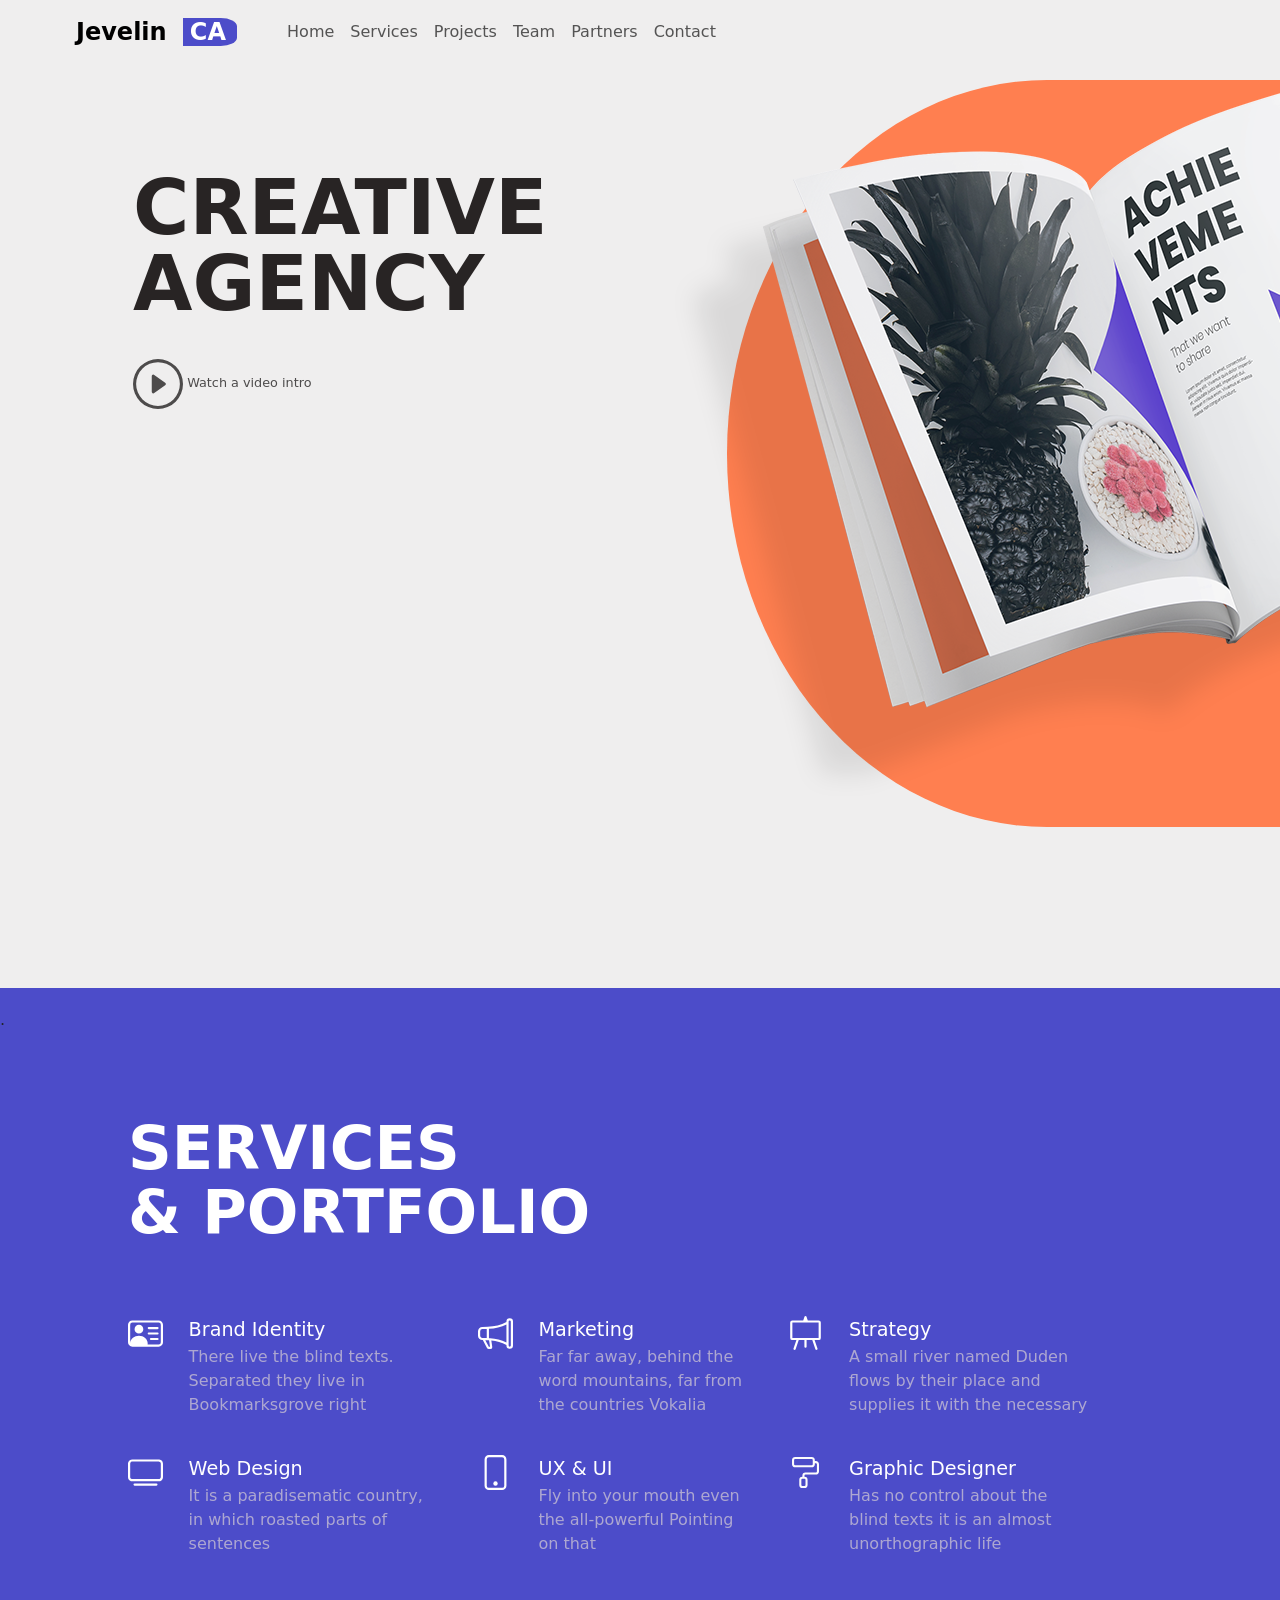
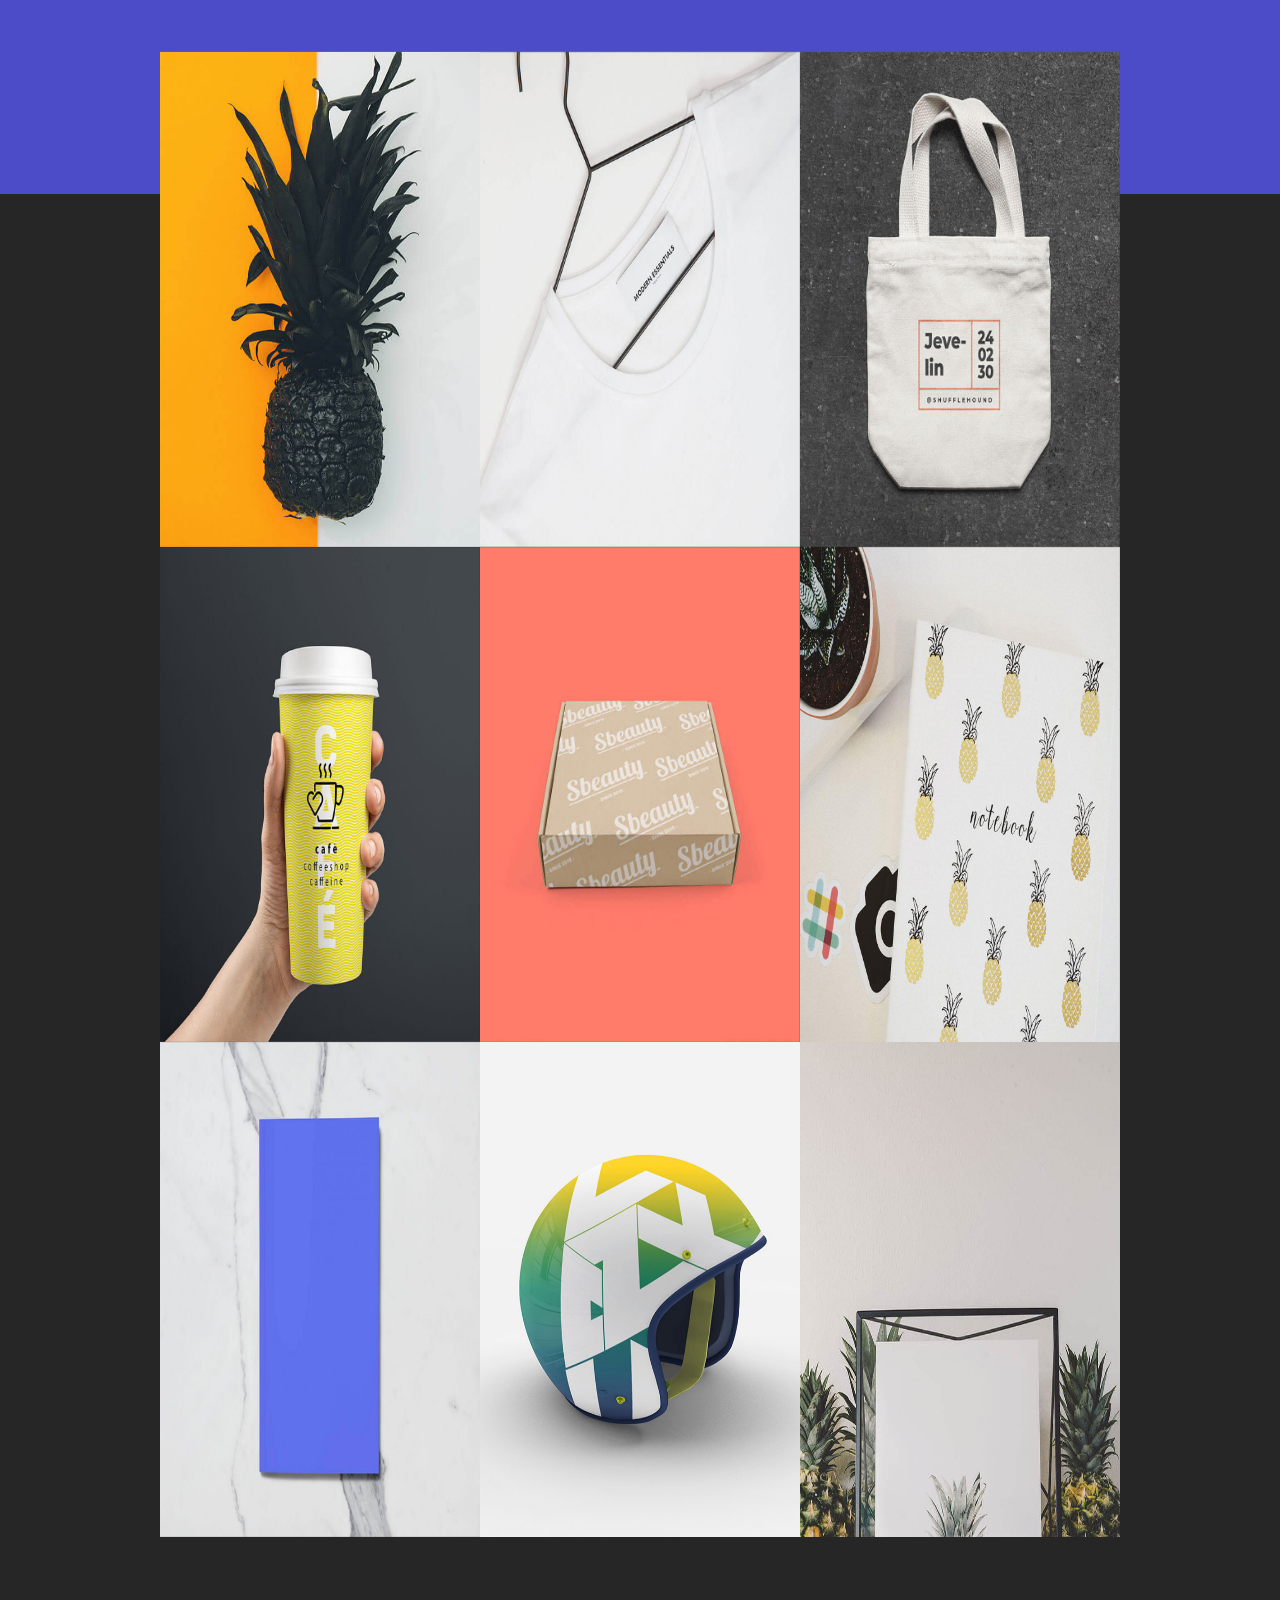
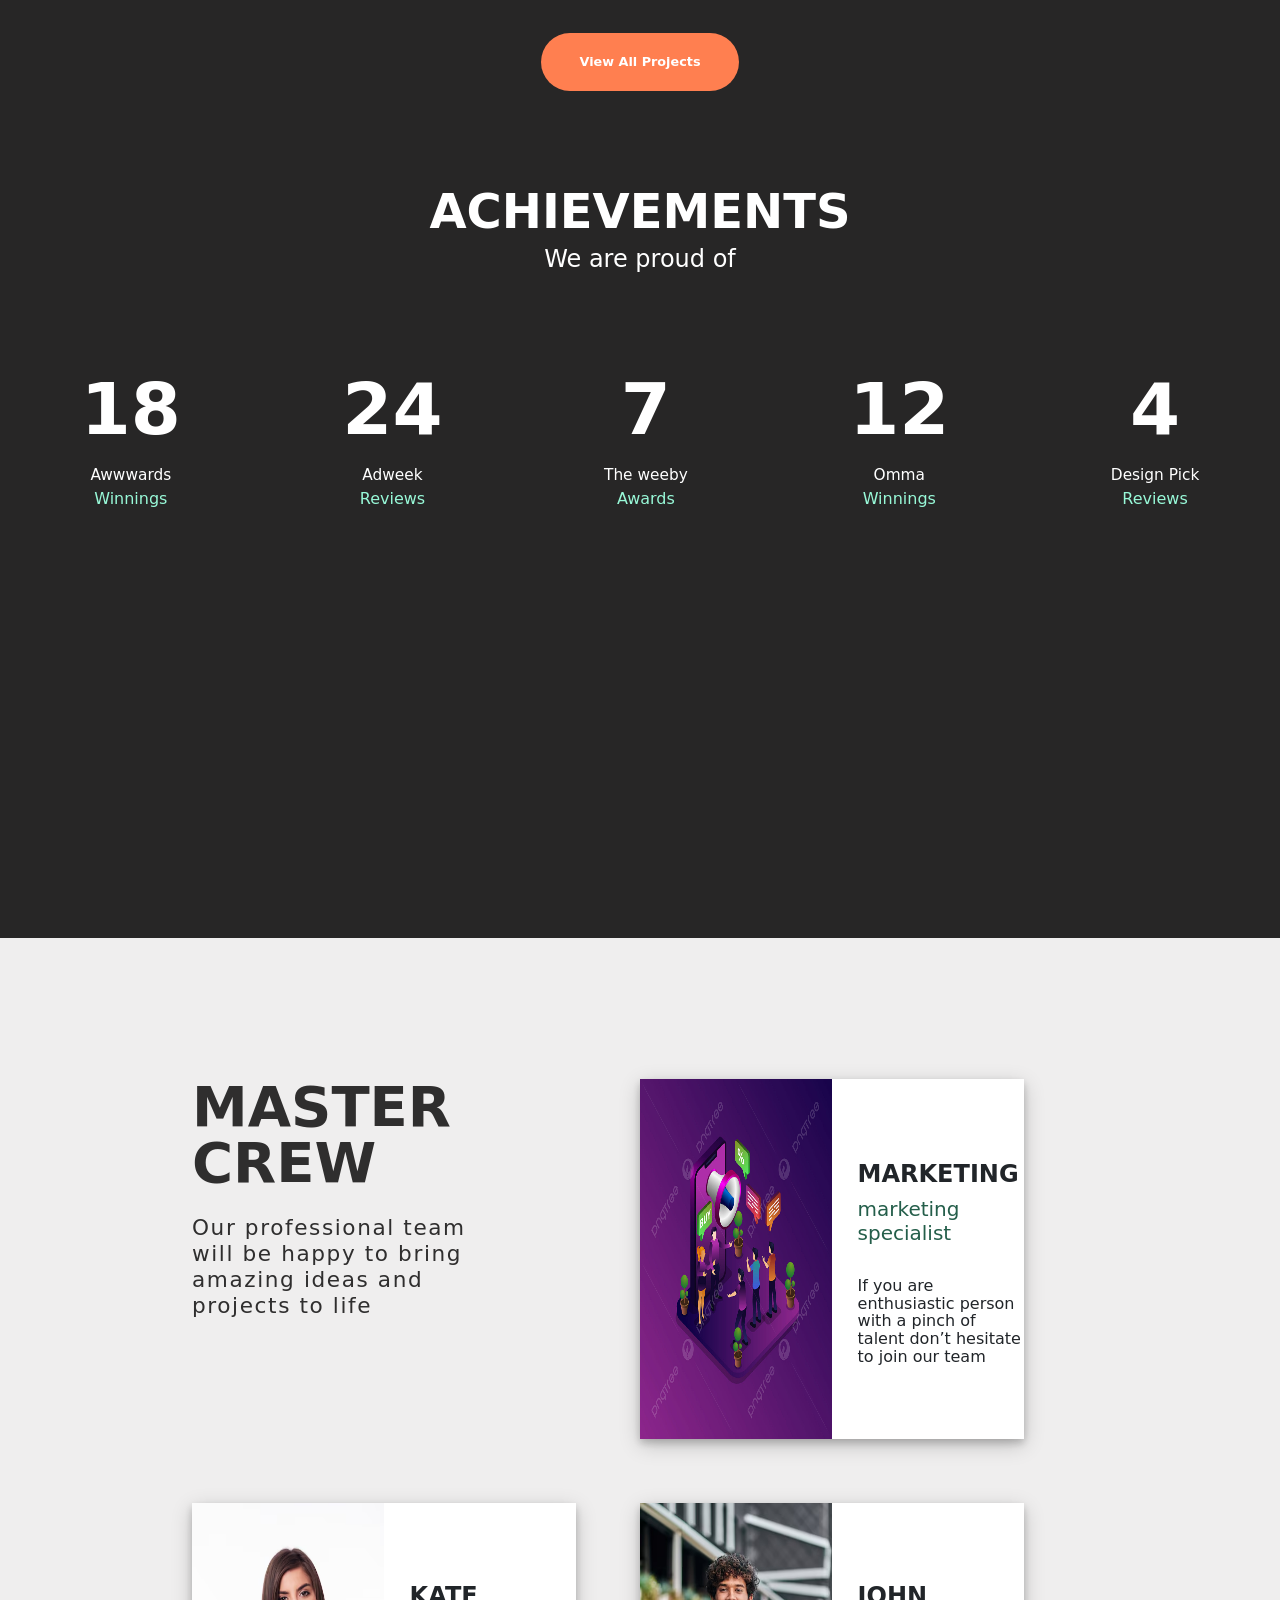
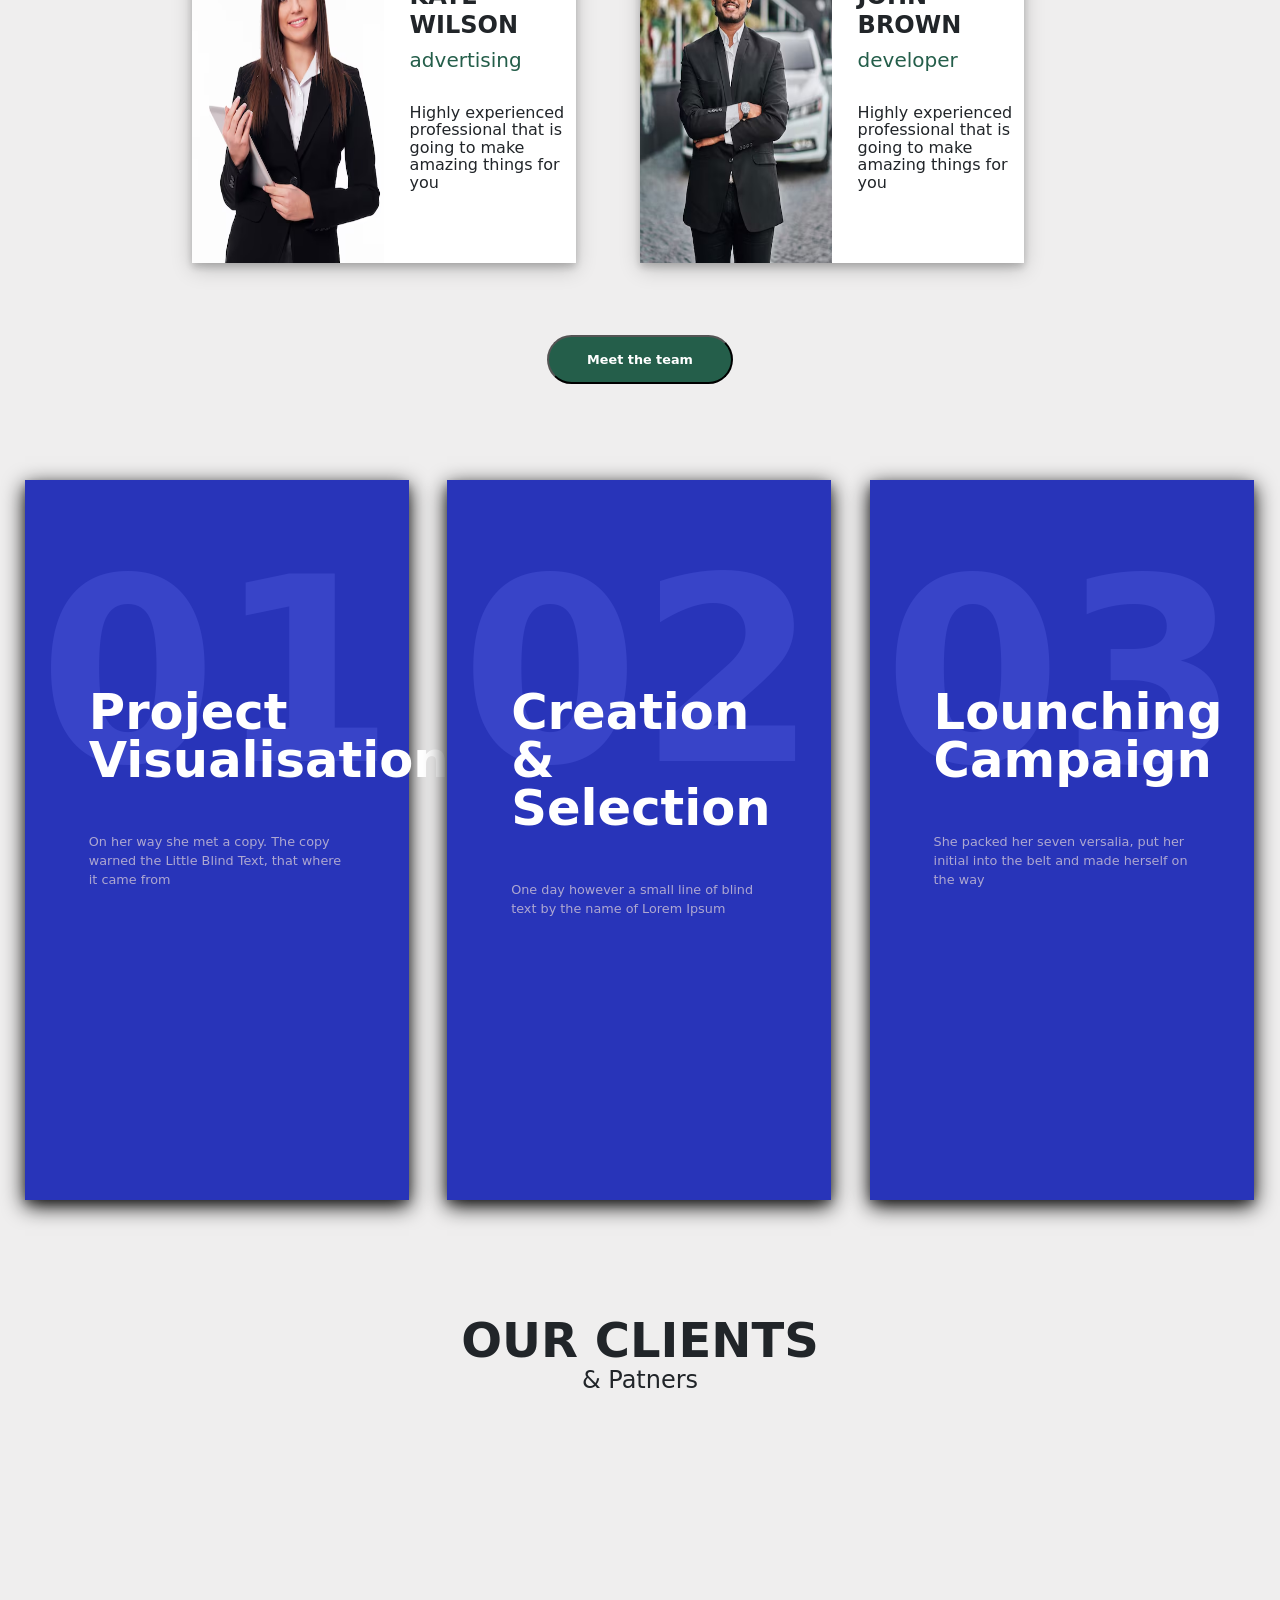
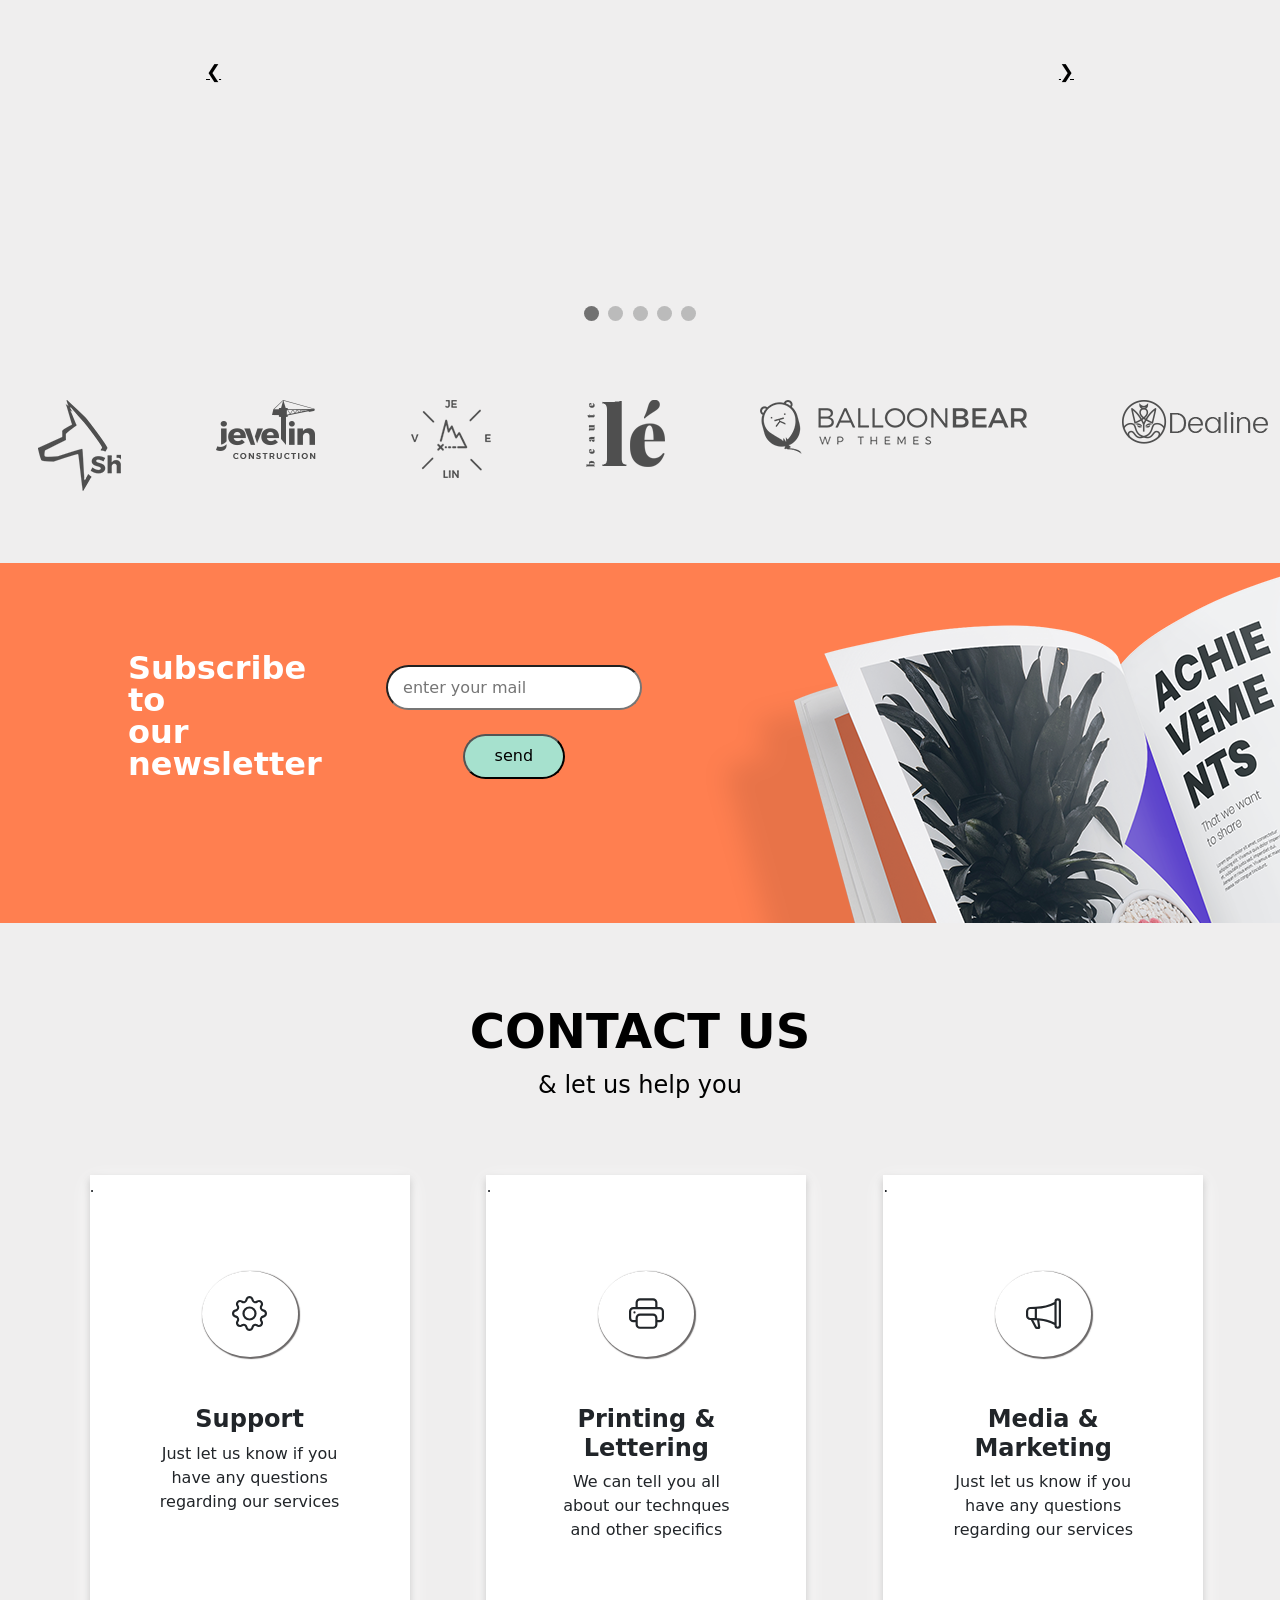
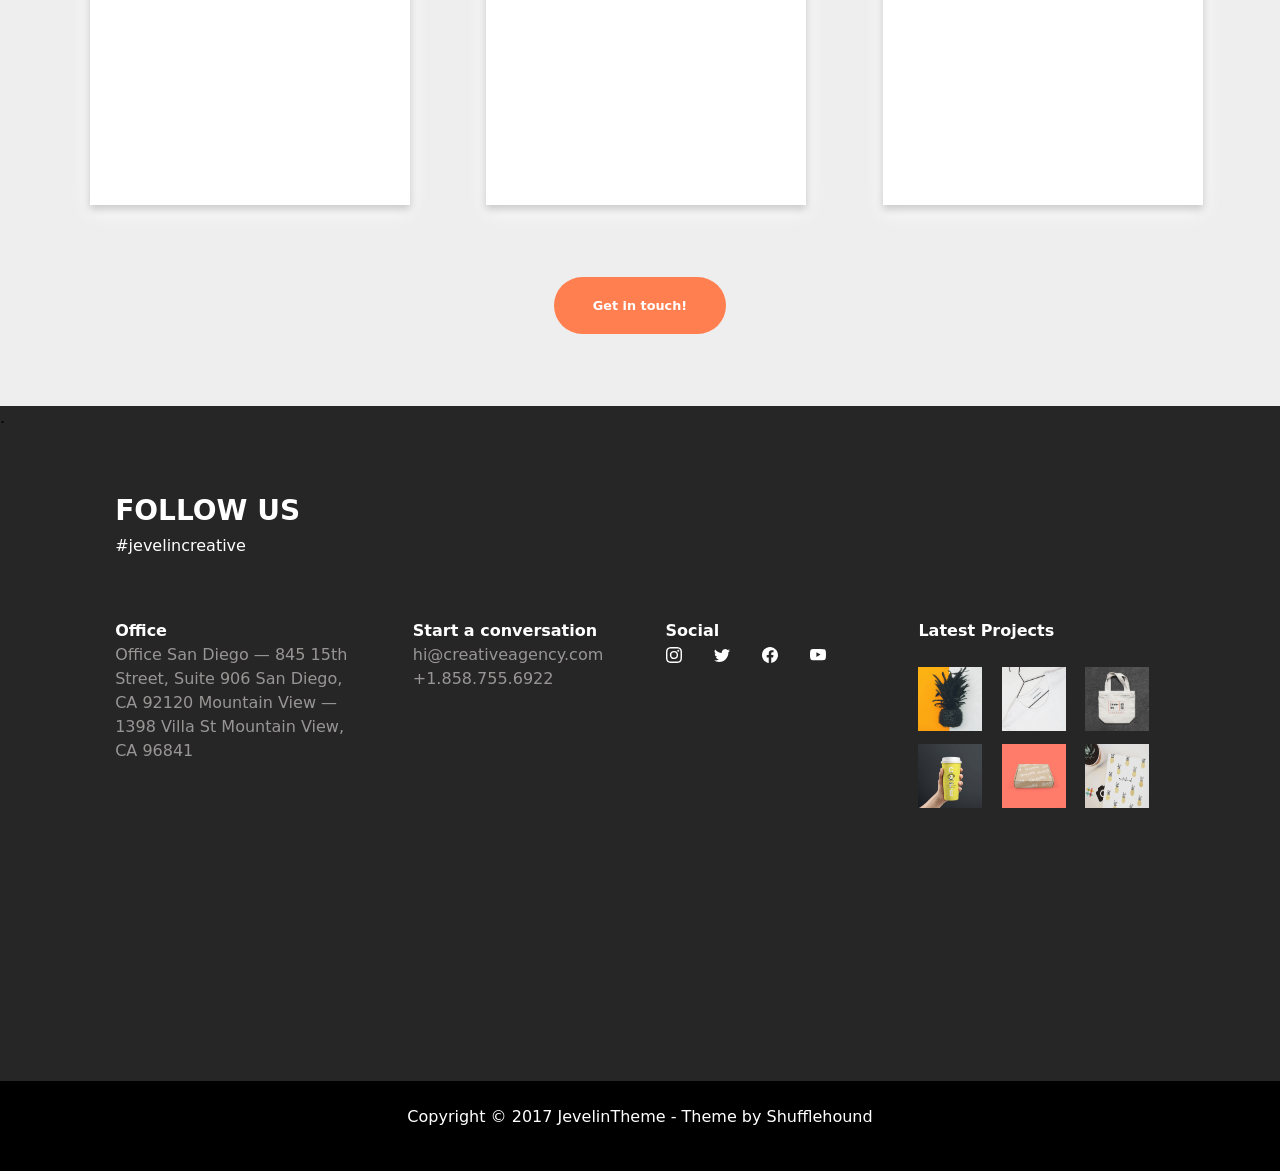
==== commit 8420d0ac: "project" ====
--- a/index.html
+++ b/index.html
@@ -14,14 +14,13 @@
     <!--navbar  -->
  
     <nav class="navbar navbar-expand-lg bg-body-tertiary">
-        <div class="container-fluid">
+        <div class="container-fluid" >
           <a class="navbar-brand" href="#">Jevelin &nbsp;<span class="ca">CA</span></a>
           <button class="navbar-toggler" type="button" data-bs-toggle="collapse" data-bs-target="#navbarNavAltMarkup" aria-controls="navbarNavAltMarkup" aria-expanded="false" aria-label="Toggle navigation">
             <span class="navbar-toggler-icon"></span>
           </button>
           <div class="collapse navbar-collapse" id="navbarNavAltMarkup">
-            <div class="navbar-nav">
-              <!-- <a class="nav-link active" aria-current="page" href="#">Home</a> -->
+            <div class="navbar-nav" style="background-color: #efeeee; padding-left: 2vw;">
               <a class="nav-link" href="#home">Home</a>
               <a class="nav-link" href="#services">Services</a>
               <a class="nav-link" href="https://jevelin.shufflehound.com/creative-agency/portfolio/">Projects</a>
--- a/creativestyle.css
+++ b/creativestyle.css
@@ -208,31 +208,6 @@
     line-height: 120%;
     letter-spacing: 0.1rem;
 }
-
-/* for carousel lady */
-/* .carddirty{
-    display:flex;
-    flex-direction: row !important;
-    width:30vw;
-    height:40vh;
-} */
-
-
-
-
-
-
-
-
-
-
-/* .imglap{
-    width:15vw;
-    height:100%;
-} */
-/* .containerdesign{
-    align-content: center;
-} */
 .mastercard{
     display:flex;
     margin-top:11vw;
@@ -246,40 +221,6 @@
     background-color: white;
     box-shadow: 0 4px 8px 0 rgba(0, 0, 0, 0.2), 0 6px 20px 0 rgba(0, 0, 0, 0.19);
 }
-/* .slideshow-mustard {
-    max-width: 460px;
-    position: relative;
-    margin: auto;
-  } */
-  /* .back, .forward {
-    cursor: pointer;
-    position: absolute;
-    top: 50%;
-    width: auto;
-    padding: 16px;
-    margin-top: -22px;
-    color: white;
-    font-weight: bold;
-    font-size: 18px;
-    transition: 0.6s ease;
-    border-radius: 0 3px 3px 0;
-    user-select: none;
-  }
-  .forward {
-    right: 0;
-    border-radius: 3px 0 0 3px;
-  }
-   */
-  
-  /* .back:hover, .forward:hover {
-    background-color: rgba(0,0,0,0.8);
-  } */
-  /* .shade {
-    animation-name: shade;
-    animation-duration: 500s;
-
-   visibility: visible;
-  } */
   .imglap{
     width:15vw;
     height:100%;
@@ -291,19 +232,13 @@
 .none{
     line-height: 110%;
 }
-/* .none{
-    line-height: 110%;
-} */
+
 .humancard{
     display:flex;
     margin-top:5vw ;
     margin-left: 15vw;
     gap:5vw;
 }
-/* .card, .carousel{
-  box-shadow: 0 4px 8px 0 rgba(0, 0, 0, 0.2), 0 6px 20px 0 rgba(0, 0, 0, 0.19);
-  text-align:left;
-} */
 .meetbutton{
     color:white;
     background-color:rgb(36, 94, 74) ;
@@ -349,8 +284,7 @@
     font-size:20vw;
     box-shadow: 0 4px 8px 0 rgba(0, 0, 0, 0.2), 0 6px 20px 0 rgba(0, 0, 0, 0.19);
     text-align:center;
-    /* margin-top:5vw; */
-    /* box-shadow: 0 4px 8px 0 rgba(0, 0, 0, 0.2), 0 6px 20px 0 red; */
+  
     text-shadow: 50px 50px 50px 50px grey;
     box-shadow: 0 4px 8px 0 rgba(0, 0, 0, 0.2), 0 6px 20px 0 black;
   }
@@ -672,6 +606,7 @@
     }
     .black{
         width:100vw;
+        height:350vh;
         
     }
     .puple{
@@ -1439,7 +1374,19 @@
       }
      
       .carddirty{
-        height:70vh;
+        width:70vw;
+        height:64vh;
+       
+      }
+      .problem{
+        width:70vw !important;
+      }
+      .imglap{
+        width:70vw;
+        height:35vh;
+      }
+      .humancard{
+        margin-left: 15vw;
       }
       .orange{
         width:100vw;
@@ -1447,34 +1394,46 @@
       }
       .black{
         width:100vw;
-        height:450vh;
+        height:400vh;
       }
       .purple{
         width:100vw;
+      }
+      .mastercard{
+        margin-left: -10vw;
       }
       .mc{
         height:50vh;
       }
-     
-
-}
-@media only screen and (width<450px){
+     .allicons{
+        margin-left: 15vw;
+     }
+
+}
+@media only screen and (width>450px) and (width<550px){
+    .black{
+        width:100vw;
+        height:340vh;
+      }
+}
+@media only screen and (width<450px) and (width>300px){
   .orange{
     width:100vw;
     /* margin-left:-50vw; */
   }
   .black{
     width:100vw;
-    height:450vh;
+    height:350vh;
   }
   .purple{
     width:100vw;
+    height:180vh;
   }
   .mc{
     height:50vh;
   }
   .problem{
-    width:55vw !important;
+    width:70vw !important;
   }
  
 
@@ -1486,7 +1445,7 @@
       }
       .black{
         width:100vw;
-        height:400vh;
+        height:380vh;
       }
       .purple{
         width:100vw;
@@ -1506,4 +1465,14 @@
     padding:5vw;
     font-size: 4vw;
    }
+}
+@media only screen and (width>280px) and (width<301px){
+    .black{
+        height:350vh;
+    }
+}
+@media only screen and (width>250px) and (width<270px){
+   .black{
+    height:370vh;
+   }
 }
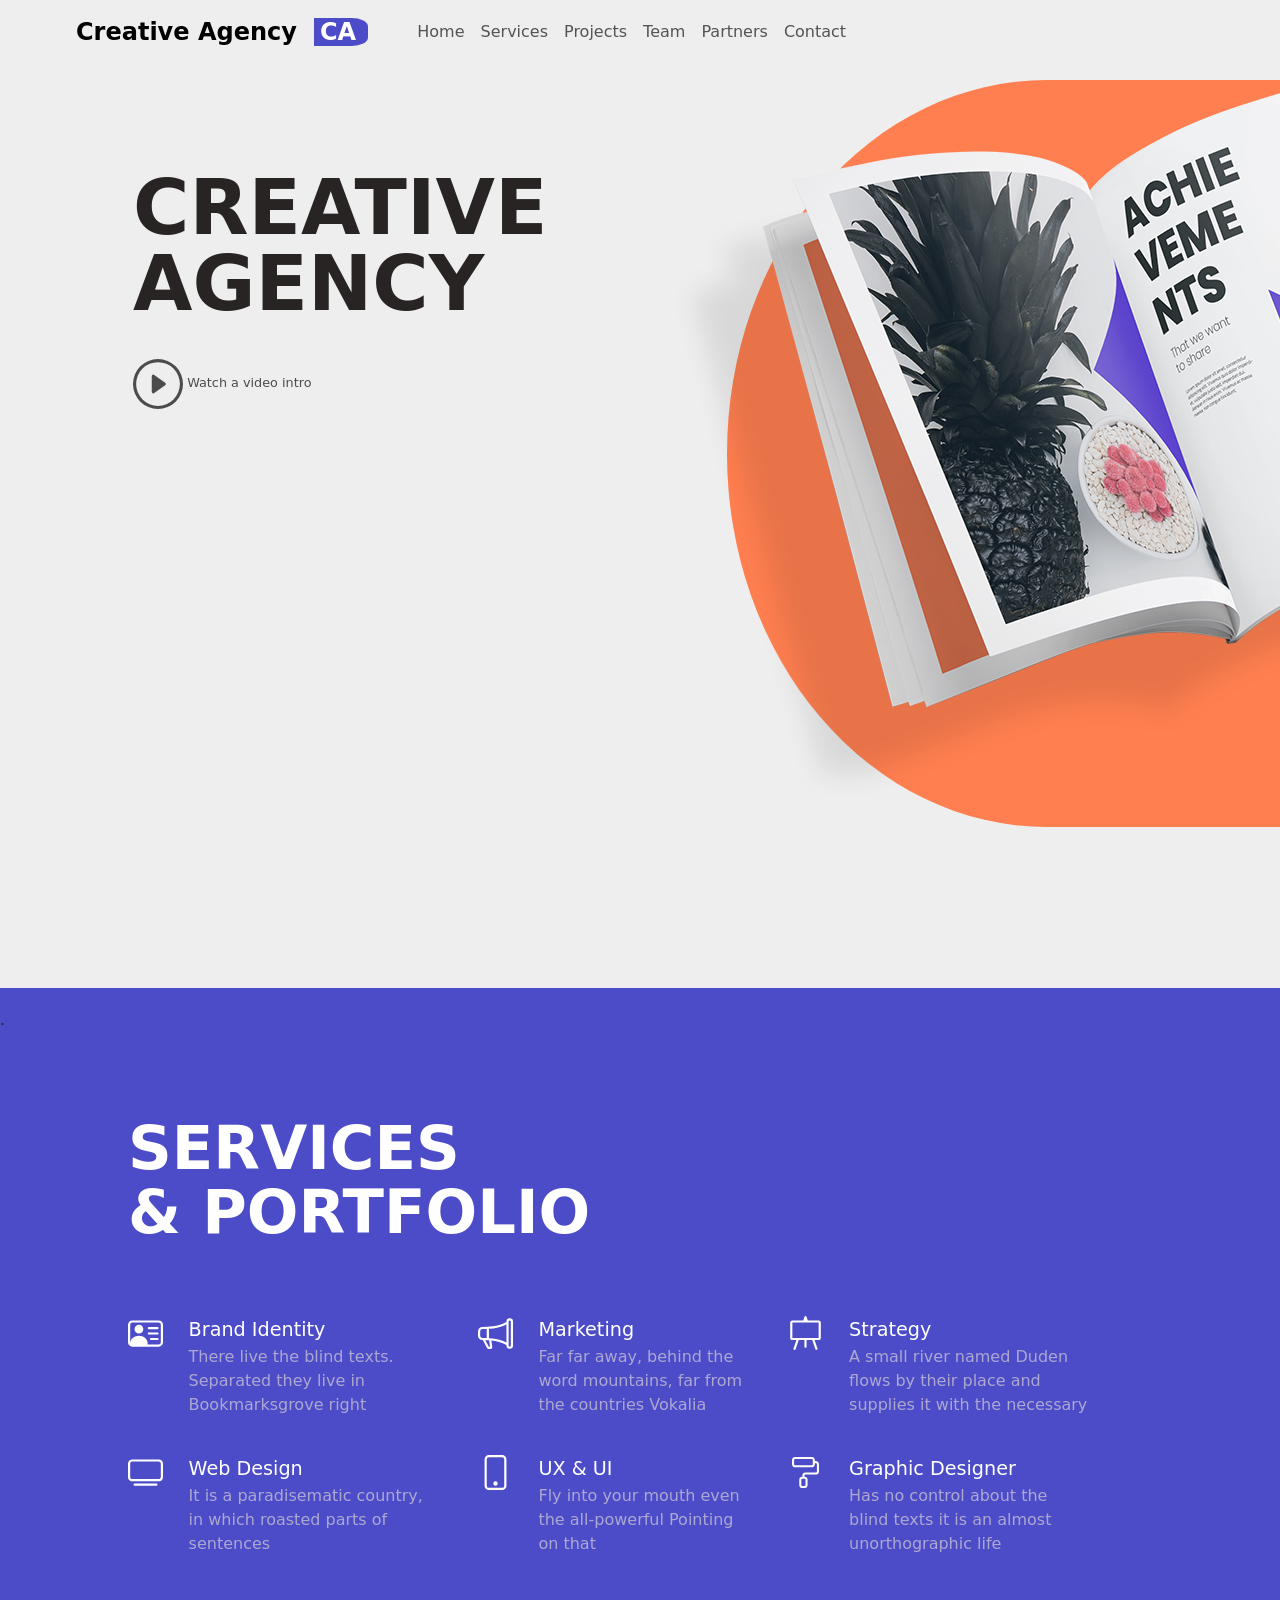
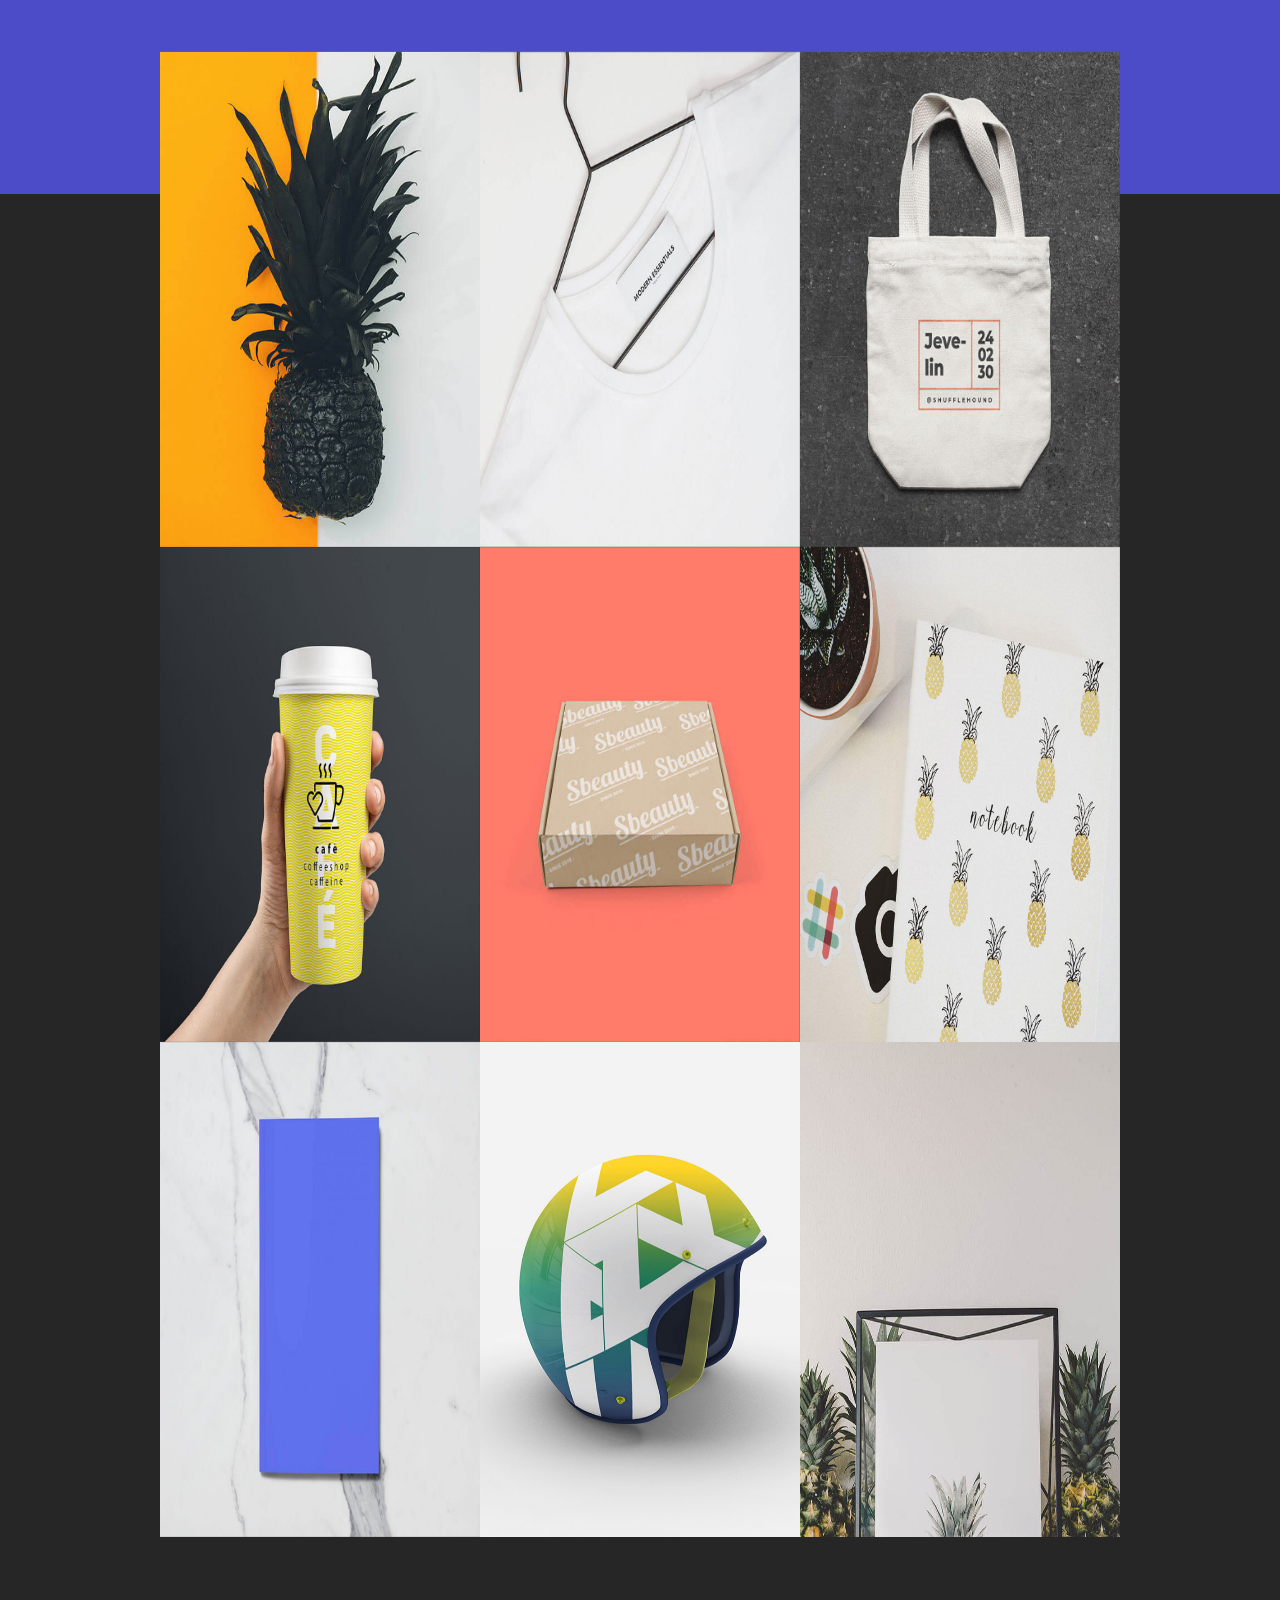
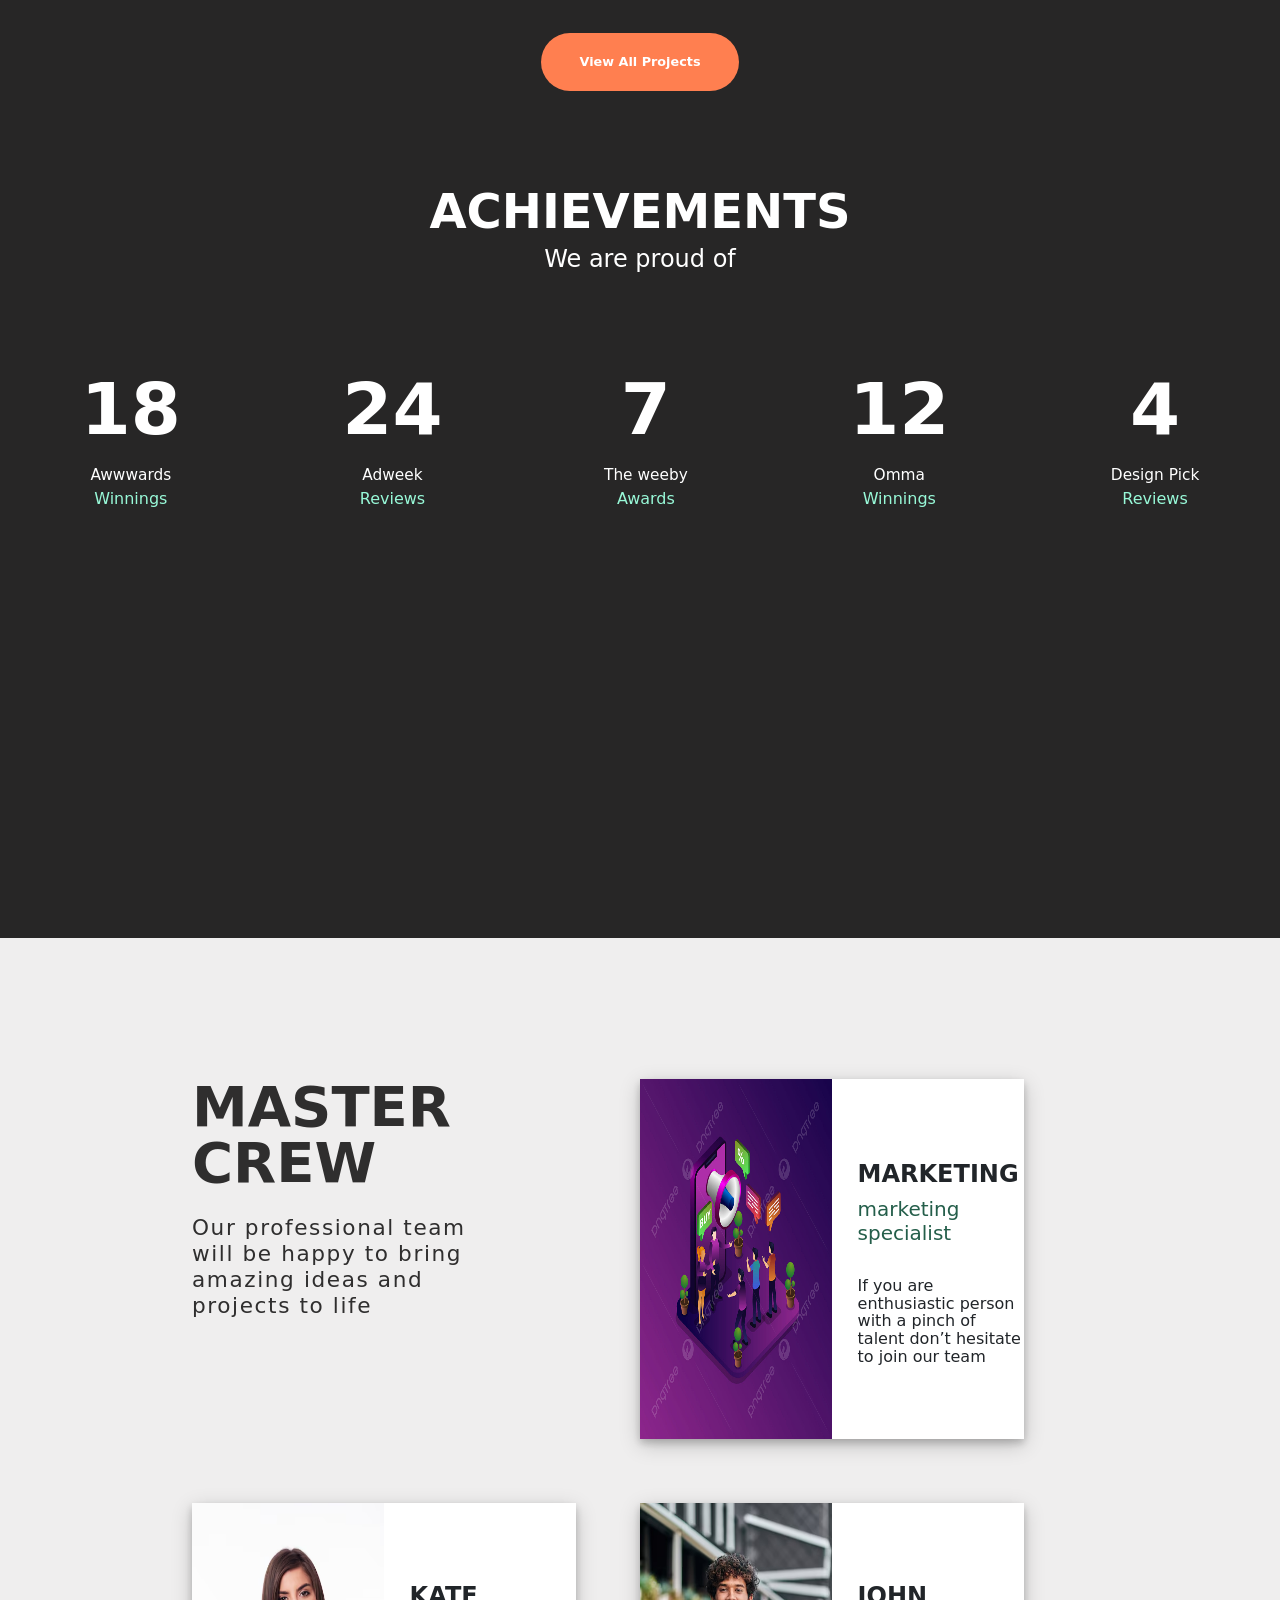
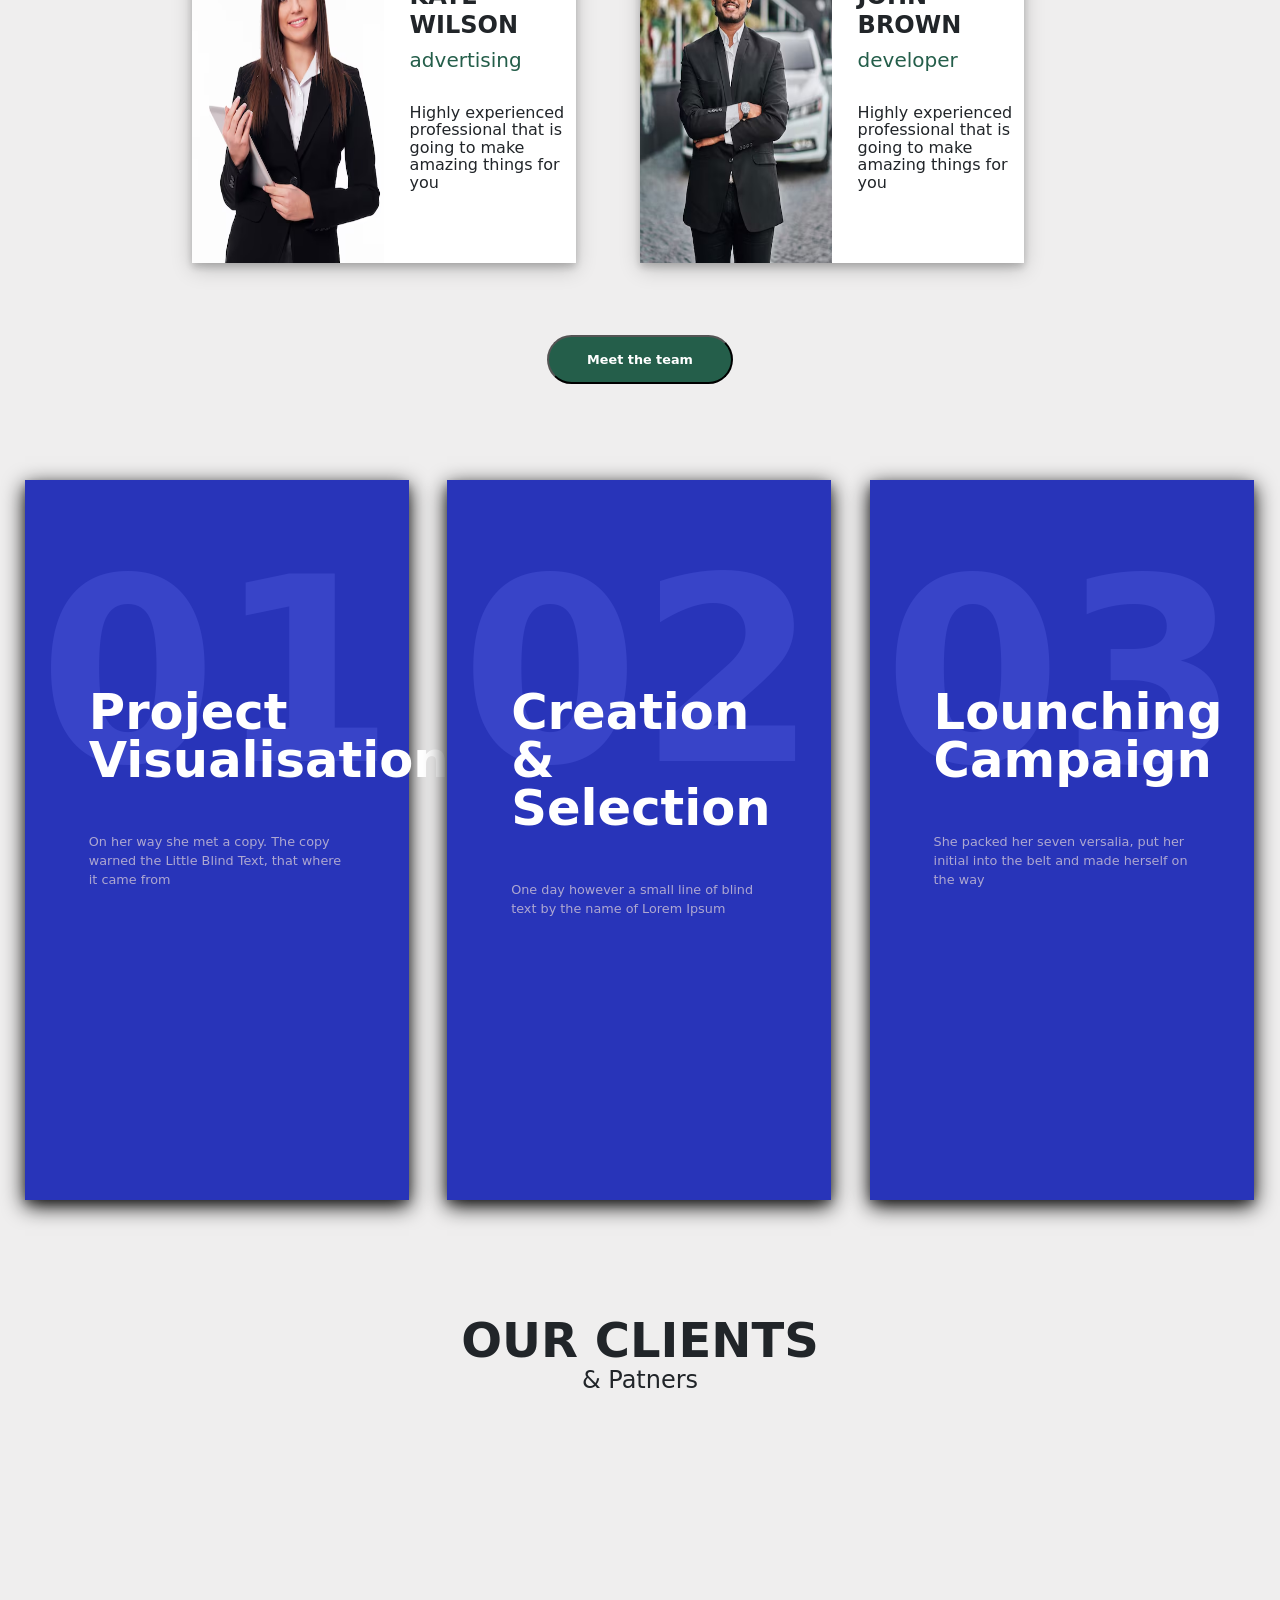
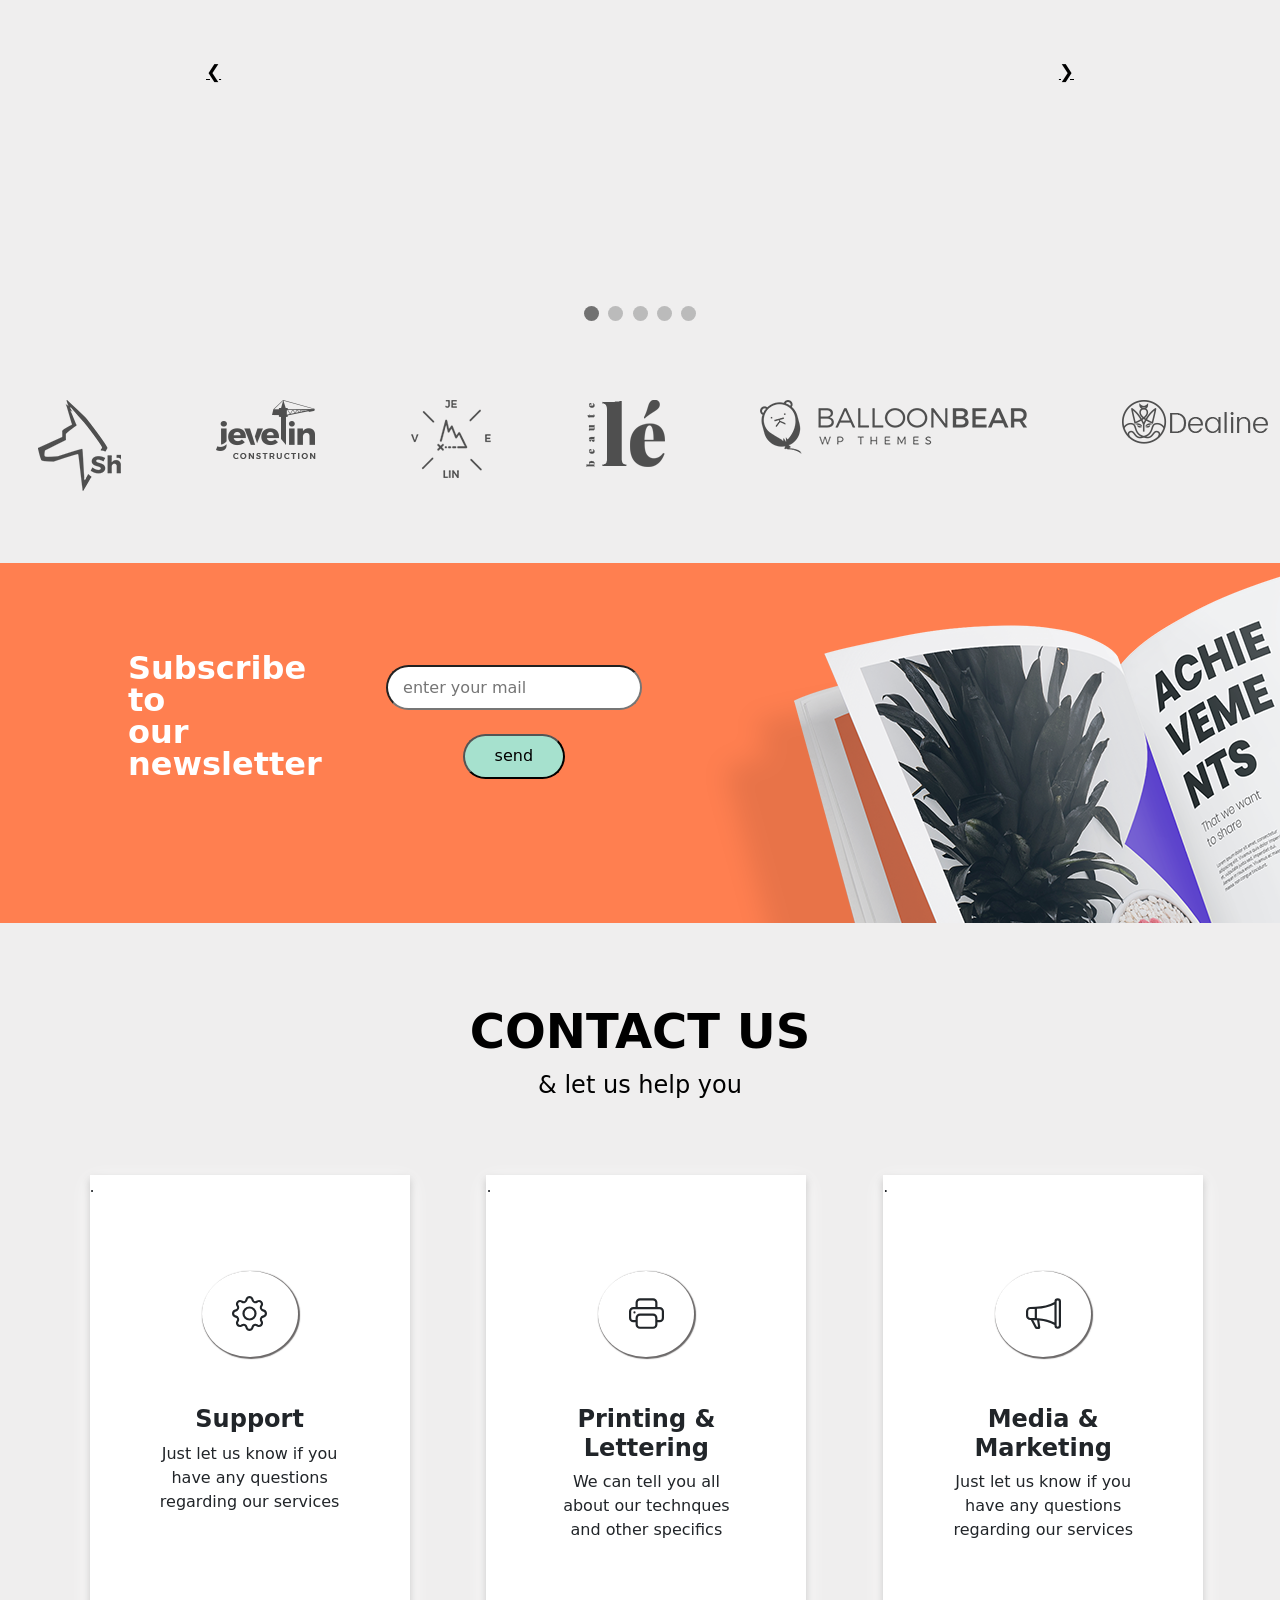
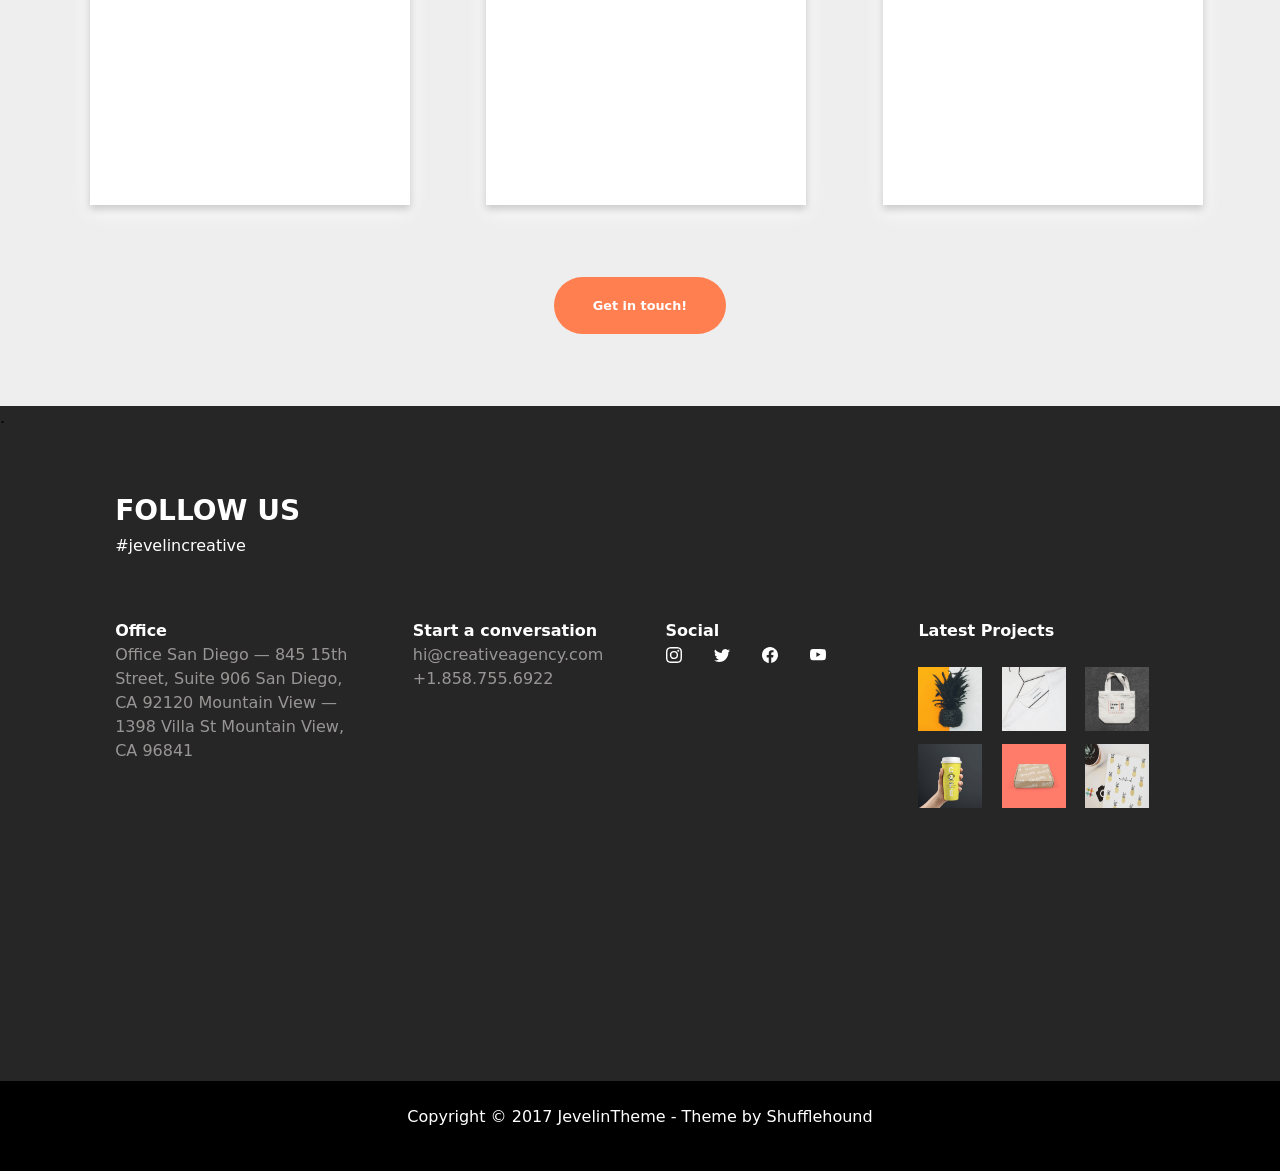
==== commit 23e3574c: "CA project" ====
--- a/index.html
+++ b/index.html
@@ -15,7 +15,7 @@
  
     <nav class="navbar navbar-expand-lg bg-body-tertiary">
         <div class="container-fluid" >
-          <a class="navbar-brand" href="#">Jevelin &nbsp;<span class="ca">CA</span></a>
+          <a class="navbar-brand" href="#">Creative Agency &nbsp;<span class="ca">CA</span></a>
           <button class="navbar-toggler" type="button" data-bs-toggle="collapse" data-bs-target="#navbarNavAltMarkup" aria-controls="navbarNavAltMarkup" aria-expanded="false" aria-label="Toggle navigation">
             <span class="navbar-toggler-icon"></span>
           </button>
